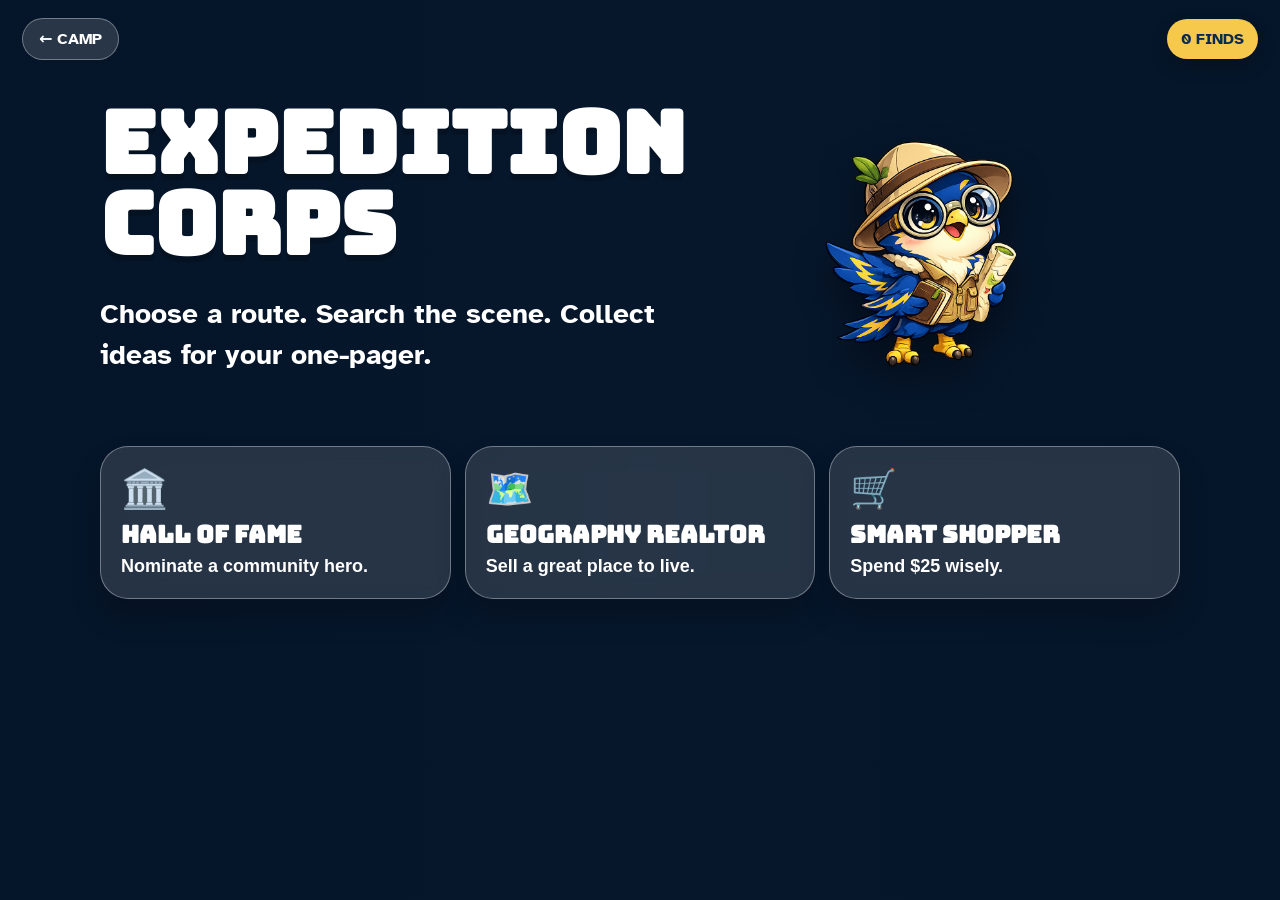
==== expedition-corps.html @ 058aa590 "Add files via upload" ====
<!doctype html><html lang="en"><head><meta charset="utf-8"><meta name="viewport" content="width=device-width,initial-scale=1"><title>EXPEDITION CORPS</title><link rel="preconnect" href="https://fonts.googleapis.com"><link rel="preconnect" href="https://fonts.gstatic.com" crossorigin><link href="https://fonts.googleapis.com/css2?family=Bungee&family=Atkinson+Hyperlegible:wght@400;700;800&display=swap" rel="stylesheet"><style>
:root{--navy:#072a4f;--gold:#f6c84c;--sky:#9ed8ff;--ink:#10243d;--paper:rgba(255,255,255,.92);--line:rgba(255,255,255,.35)}
*{box-sizing:border-box}body{margin:0;font-family:'Atkinson Hyperlegible',system-ui,sans-serif;background:#07182e;color:white;min-height:100vh;overflow-x:hidden}a{color:inherit}.world{min-height:100vh;position:relative;background-size:cover;background-position:center;isolation:isolate}.world:before{content:"";position:absolute;inset:0;background:linear-gradient(90deg,rgba(5,20,39,.72),rgba(5,20,39,.35),rgba(5,20,39,.68));z-index:-1}.topbar{display:flex;justify-content:space-between;align-items:center;padding:18px 22px;gap:16px}.back{background:rgba(255,255,255,.14);border:1px solid var(--line);border-radius:999px;padding:10px 16px;text-decoration:none;font-weight:900}.badge{background:var(--gold);color:var(--navy);border-radius:999px;padding:10px 14px;font-weight:1000;box-shadow:0 8px 18px rgba(0,0,0,.2)}.hero{max-width:1120px;margin:0 auto;padding:10px 20px 28px;display:grid;grid-template-columns:1.1fr .9fr;gap:26px;align-items:center}.title h1{font-family:'Bungee',system-ui;font-size:clamp(42px,7vw,86px);line-height:.95;margin:0;text-shadow:0 6px 0 rgba(0,0,0,.18)}.title p{font-size:clamp(19px,2.3vw,28px);line-height:1.45;max-width:700px;font-weight:800}.falcon{width:min(330px,80vw);justify-self:center;filter:drop-shadow(0 18px 18px rgba(0,0,0,.38));animation:float 2.4s ease-in-out infinite alternate}@keyframes float{from{transform:translateY(0) rotate(-2deg)}to{transform:translateY(-16px) rotate(2deg)}}.choice-grid{display:grid;grid-template-columns:repeat(3,1fr);gap:14px;max-width:1120px;margin:0 auto;padding:0 20px 30px}.choice{border:1px solid var(--line);background:rgba(255,255,255,.13);color:white;border-radius:28px;padding:20px;text-align:left;cursor:pointer;min-height:150px;backdrop-filter:blur(10px);box-shadow:0 18px 30px rgba(0,0,0,.2);transition:.2s}.choice:hover,.choice:focus{transform:translateY(-6px);outline:4px solid rgba(246,200,76,.55)}.choice .emoji{font-size:38px}.choice h2{font-family:'Bungee';font-size:24px;margin:8px 0 4px}.choice p{font-size:18px;line-height:1.35;margin:0;font-weight:800}.mission{max-width:1120px;margin:0 auto;padding:0 20px 38px;display:none}.mission.active{display:block}.scene{position:relative;min-height:520px;border-radius:34px;overflow:hidden;border:1px solid var(--line);box-shadow:0 28px 60px rgba(0,0,0,.35);background-size:cover;background-position:center}.scene:before{content:"";position:absolute;inset:0;background:linear-gradient(180deg,rgba(0,0,0,.12),rgba(0,0,0,.3))}.mini-title{position:absolute;left:22px;top:20px;z-index:2;background:rgba(7,42,79,.78);border:1px solid var(--line);border-radius:22px;padding:14px 18px;font-family:'Bungee';font-size:24px}.helper{position:absolute;right:20px;bottom:18px;width:170px;z-index:2;filter:drop-shadow(0 12px 12px rgba(0,0,0,.35))}.hotspot{position:absolute;z-index:3;border:0;border-radius:22px;background:linear-gradient(180deg,#fff,#ffe9a6);color:var(--navy);font-weight:1000;font-size:18px;padding:16px 18px;box-shadow:0 14px 24px rgba(0,0,0,.28);cursor:pointer;min-width:150px}.hotspot:hover,.hotspot:focus{transform:scale(1.05);outline:4px solid rgba(246,200,76,.55)}.h1{left:8%;top:36%}.h2{left:36%;top:20%}.h3{right:10%;top:32%}.h4{left:26%;bottom:18%}.h5{right:28%;bottom:18%}.panel{display:none;position:fixed;inset:auto 18px 18px 18px;max-width:980px;margin:auto;z-index:10;background:var(--paper);color:var(--ink);border:4px solid var(--gold);border-radius:28px;padding:22px;box-shadow:0 25px 80px rgba(0,0,0,.45)}.panel.show{display:block}.panel h2{font-family:'Bungee';font-size:32px;margin:0 0 10px;color:var(--navy)}.panel p,.panel li{font-size:20px;line-height:1.55}.panel ul{margin:8px 0 0;padding-left:24px}.evidence{background:#fff4c8;border:2px dashed #bd8c00;border-radius:18px;padding:14px;margin-top:14px;font-weight:900}.actions{display:flex;gap:12px;flex-wrap:wrap;margin-top:16px}.btn{border:0;border-radius:999px;padding:13px 18px;font-weight:1000;font-size:17px;cursor:pointer;background:var(--navy);color:white}.btn.gold{background:var(--gold);color:var(--navy)}.ready{background:rgba(255,255,255,.92);color:var(--ink);border-radius:28px;padding:22px;margin-top:18px;display:none}.ready.show{display:block}.ready h2{font-family:'Bungee';margin:0 0 8px;color:var(--navy)}@media(max-width:850px){.hero{grid-template-columns:1fr}.choice-grid{grid-template-columns:1fr}.scene{min-height:620px}.helper{width:130px}.hotspot{font-size:16px;min-width:130px}.panel{inset:auto 10px 10px}.panel p,.panel li{font-size:18px}}
</style></head><body><main class="world" id="world" style="background-image:url('bg-expedition-hub.png')"><div class="topbar"><a class="back" href="index.html">← CAMP</a><div class="badge" id="progress">0 FINDS</div></div><section class="hero" id="home"><div class="title"><h1>EXPEDITION CORPS</h1><p>Choose a route. Search the scene. Collect ideas for your one-pager.</p></div><img class="falcon" src="falcon-explorer.png" alt=""></section><section class="choice-grid" id="choices"><button class="choice" data-mission="hero"><div class="emoji">🏛️</div><h2>HALL OF FAME</h2><p>Nominate a community hero.</p></button><button class="choice" data-mission="geo"><div class="emoji">🗺️</div><h2>GEOGRAPHY REALTOR</h2><p>Sell a great place to live.</p></button><button class="choice" data-mission="shop"><div class="emoji">🛒</div><h2>SMART SHOPPER</h2><p>Spend $25 wisely.</p></button></section><section class="mission" id="mission"><div class="scene" id="scene"><div class="mini-title" id="missionTitle">MISSION</div><img class="helper" src="falcon-explorer.png" alt=""><button class="hotspot h1" data-scan="one">🔎 FIND 1</button><button class="hotspot h2" data-scan="two">🔎 FIND 2</button><button class="hotspot h3" data-scan="three">🔎 FIND 3</button><button class="hotspot h4" data-scan="four">🔎 EVIDENCE</button><button class="hotspot h5" data-scan="five">✅ READY</button></div><div class="ready" id="ready"><h2>ONE-PAGER READY</h2><p id="readyText">Use your notes to build your one-pager.</p><button class="btn gold" id="newMission">CHOOSE NEW MISSION</button></div></section></main><aside class="panel" id="panel"><h2 id="panelTitle">FIND</h2><div id="panelBody"></div><div class="actions"><button class="btn gold" id="collect">COLLECT</button><button class="btn" id="closePanel">BACK TO SCENE</button></div></aside><script>
const data={
 hero:{title:'HALL OF FAME',bg:'bg-community.png',ready:'You have job facts, skills, tools, impact, challenge, and evidence.',scans:{one:['👩‍🚒 CHOOSE A HERO','Pick one helper: firefighter, nurse, teacher, librarian, or sanitation worker. Think about how they help the community.'],two:['🛠️ TOOLS AND SKILLS','List 3 skills and important tools. Examples: communication, bravery, patience, problem solving, safety gear, books, medical tools.'],three:['🤝 COMMUNITY IMPACT','Explain who this person helps and why the job matters. A community works better when people help each other.'],four:['📌 TEXT EVIDENCE','Copy one quote from the website with the paragraph number. Choose a quote that proves why this helper matters.'],five:['🎤 HALL OF FAME SPEECH','Write 3 to 5 sentences explaining why this helper deserves recognition.']}},
 geo:{title:'GEOGRAPHY REALTOR',bg:'bg-geography.png',ready:'You have location facts, climate, landforms, advantages, challenges, and evidence.',scans:{one:['📍 CHOOSE A LOCATION','Pick one place: coast, mountains, desert, or valley. Think about what a family would see and do there.'],two:['🌤️ CLIMATE AND LANDFORMS','Describe the weather and land features. Look for beaches, rivers, mountains, flat land, forests, or dry areas.'],three:['⭐ ADVANTAGES AND CHALLENGES','List 3 good reasons to live there and 2 challenges. Every place has benefits and trade-offs.'],four:['📌 TEXT EVIDENCE','Copy one quote from the website with the paragraph number. Use it to support your moving pitch.'],five:['🏡 MOVING PITCH','Write a persuasive paragraph telling a family why this location could be a great place to live.']}},
 shop:{title:'SMART SHOPPER',bg:'bg-market.png',ready:'You have needs, wants, goods, services, spending choices, savings, and evidence.',scans:{one:['💵 BUDGET CHECK','You have $25. Decide how much to spend and how much to save. Smart shoppers plan before buying.'],two:['✅ NEEDS AND WANTS','Choose 3 needs and 3 wants. Needs help people live safely. Wants are nice to have but not required.'],three:['📦 GOODS AND SERVICES','Goods are things you can buy and hold. Services are jobs people do for others, like a haircut or car wash.'],four:['📌 TEXT EVIDENCE','Copy one quote from the website with the paragraph number. Choose a quote about choices, needs, wants, goods, or services.'],five:['🧠 SPENDING DECISION','Explain why you chose your items. Tell how much you saved and why saving can be helpful.']}}
};
let current=null, collected=0;const world=document.getElementById('world'),home=document.getElementById('home'),choices=document.getElementById('choices'),mission=document.getElementById('mission'),scene=document.getElementById('scene'),title=document.getElementById('missionTitle'),panel=document.getElementById('panel'),panelTitle=document.getElementById('panelTitle'),panelBody=document.getElementById('panelBody'),ready=document.getElementById('ready'),readyText=document.getElementById('readyText'),progress=document.getElementById('progress');
function beep(){try{let a=new AudioContext(),o=a.createOscillator(),g=a.createGain();o.connect(g);g.connect(a.destination);o.frequency.value=520;o.start();g.gain.exponentialRampToValueAtTime(.0001,a.currentTime+.15);setTimeout(()=>a.close(),180)}catch(e){}}
document.querySelectorAll('.choice').forEach(b=>b.onclick=()=>{current=data[b.dataset.mission];home.style.display='none';choices.style.display='none';mission.classList.add('active');title.textContent=current.title;world.style.backgroundImage=`url('${current.bg}')`;scene.style.backgroundImage=`url('${current.bg}')`;ready.classList.remove('show');collected=0;progress.textContent='0 FINDS';beep();});
document.querySelectorAll('.hotspot').forEach(b=>b.onclick=()=>{let s=current.scans[b.dataset.scan];panelTitle.textContent=s[0];panelBody.innerHTML=`<p>${s[1]}</p><div class="evidence">✏️ Add this to your notes if it helps your one-pager.</div>`;panel.classList.add('show');beep();});
document.getElementById('collect').onclick=()=>{collected=Math.min(5,collected+1);progress.textContent=collected+' FINDS';panel.classList.remove('show');if(collected>=5){ready.classList.add('show');readyText.textContent=current.ready}beep();};
document.getElementById('closePanel').onclick=()=>panel.classList.remove('show');document.getElementById('newMission').onclick=()=>{mission.classList.remove('active');home.style.display='grid';choices.style.display='grid';world.style.backgroundImage="url('bg-expedition-hub.png')";progress.textContent='0 FINDS';};
</script></body></html>
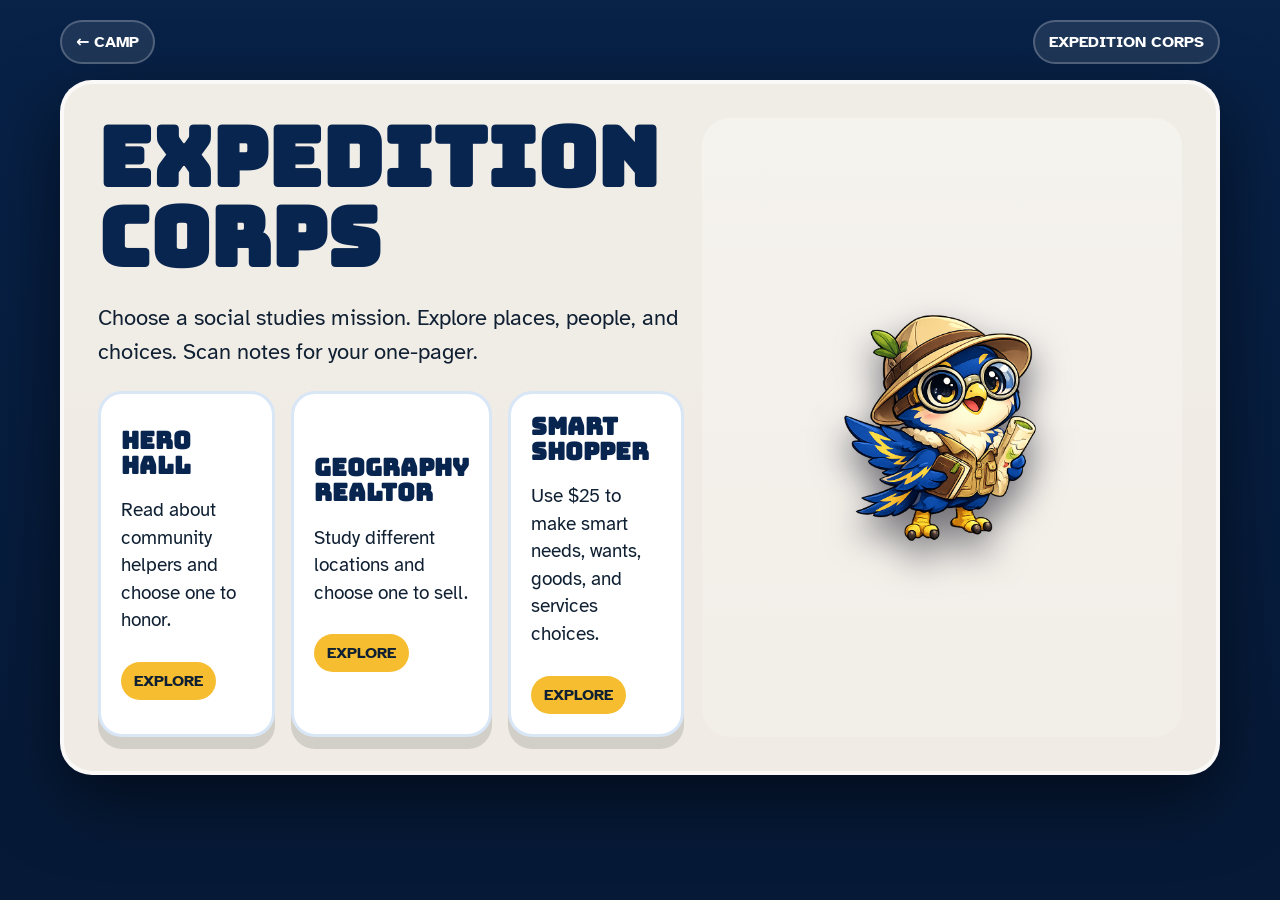
==== commit 944110f7: "Add files via upload" ====
--- a/expedition-corps.html
+++ b/expedition-corps.html
@@ -1,16 +1,28 @@
 <!doctype html><html lang="en"><head><meta charset="utf-8"><meta name="viewport" content="width=device-width,initial-scale=1"><title>EXPEDITION CORPS</title><link rel="preconnect" href="https://fonts.googleapis.com"><link rel="preconnect" href="https://fonts.gstatic.com" crossorigin><link href="https://fonts.googleapis.com/css2?family=Bungee&family=Atkinson+Hyperlegible:wght@400;700;800&display=swap" rel="stylesheet"><style>
-:root{--navy:#072a4f;--gold:#f6c84c;--sky:#9ed8ff;--ink:#10243d;--paper:rgba(255,255,255,.92);--line:rgba(255,255,255,.35)}
-*{box-sizing:border-box}body{margin:0;font-family:'Atkinson Hyperlegible',system-ui,sans-serif;background:#07182e;color:white;min-height:100vh;overflow-x:hidden}a{color:inherit}.world{min-height:100vh;position:relative;background-size:cover;background-position:center;isolation:isolate}.world:before{content:"";position:absolute;inset:0;background:linear-gradient(90deg,rgba(5,20,39,.72),rgba(5,20,39,.35),rgba(5,20,39,.68));z-index:-1}.topbar{display:flex;justify-content:space-between;align-items:center;padding:18px 22px;gap:16px}.back{background:rgba(255,255,255,.14);border:1px solid var(--line);border-radius:999px;padding:10px 16px;text-decoration:none;font-weight:900}.badge{background:var(--gold);color:var(--navy);border-radius:999px;padding:10px 14px;font-weight:1000;box-shadow:0 8px 18px rgba(0,0,0,.2)}.hero{max-width:1120px;margin:0 auto;padding:10px 20px 28px;display:grid;grid-template-columns:1.1fr .9fr;gap:26px;align-items:center}.title h1{font-family:'Bungee',system-ui;font-size:clamp(42px,7vw,86px);line-height:.95;margin:0;text-shadow:0 6px 0 rgba(0,0,0,.18)}.title p{font-size:clamp(19px,2.3vw,28px);line-height:1.45;max-width:700px;font-weight:800}.falcon{width:min(330px,80vw);justify-self:center;filter:drop-shadow(0 18px 18px rgba(0,0,0,.38));animation:float 2.4s ease-in-out infinite alternate}@keyframes float{from{transform:translateY(0) rotate(-2deg)}to{transform:translateY(-16px) rotate(2deg)}}.choice-grid{display:grid;grid-template-columns:repeat(3,1fr);gap:14px;max-width:1120px;margin:0 auto;padding:0 20px 30px}.choice{border:1px solid var(--line);background:rgba(255,255,255,.13);color:white;border-radius:28px;padding:20px;text-align:left;cursor:pointer;min-height:150px;backdrop-filter:blur(10px);box-shadow:0 18px 30px rgba(0,0,0,.2);transition:.2s}.choice:hover,.choice:focus{transform:translateY(-6px);outline:4px solid rgba(246,200,76,.55)}.choice .emoji{font-size:38px}.choice h2{font-family:'Bungee';font-size:24px;margin:8px 0 4px}.choice p{font-size:18px;line-height:1.35;margin:0;font-weight:800}.mission{max-width:1120px;margin:0 auto;padding:0 20px 38px;display:none}.mission.active{display:block}.scene{position:relative;min-height:520px;border-radius:34px;overflow:hidden;border:1px solid var(--line);box-shadow:0 28px 60px rgba(0,0,0,.35);background-size:cover;background-position:center}.scene:before{content:"";position:absolute;inset:0;background:linear-gradient(180deg,rgba(0,0,0,.12),rgba(0,0,0,.3))}.mini-title{position:absolute;left:22px;top:20px;z-index:2;background:rgba(7,42,79,.78);border:1px solid var(--line);border-radius:22px;padding:14px 18px;font-family:'Bungee';font-size:24px}.helper{position:absolute;right:20px;bottom:18px;width:170px;z-index:2;filter:drop-shadow(0 12px 12px rgba(0,0,0,.35))}.hotspot{position:absolute;z-index:3;border:0;border-radius:22px;background:linear-gradient(180deg,#fff,#ffe9a6);color:var(--navy);font-weight:1000;font-size:18px;padding:16px 18px;box-shadow:0 14px 24px rgba(0,0,0,.28);cursor:pointer;min-width:150px}.hotspot:hover,.hotspot:focus{transform:scale(1.05);outline:4px solid rgba(246,200,76,.55)}.h1{left:8%;top:36%}.h2{left:36%;top:20%}.h3{right:10%;top:32%}.h4{left:26%;bottom:18%}.h5{right:28%;bottom:18%}.panel{display:none;position:fixed;inset:auto 18px 18px 18px;max-width:980px;margin:auto;z-index:10;background:var(--paper);color:var(--ink);border:4px solid var(--gold);border-radius:28px;padding:22px;box-shadow:0 25px 80px rgba(0,0,0,.45)}.panel.show{display:block}.panel h2{font-family:'Bungee';font-size:32px;margin:0 0 10px;color:var(--navy)}.panel p,.panel li{font-size:20px;line-height:1.55}.panel ul{margin:8px 0 0;padding-left:24px}.evidence{background:#fff4c8;border:2px dashed #bd8c00;border-radius:18px;padding:14px;margin-top:14px;font-weight:900}.actions{display:flex;gap:12px;flex-wrap:wrap;margin-top:16px}.btn{border:0;border-radius:999px;padding:13px 18px;font-weight:1000;font-size:17px;cursor:pointer;background:var(--navy);color:white}.btn.gold{background:var(--gold);color:var(--navy)}.ready{background:rgba(255,255,255,.92);color:var(--ink);border-radius:28px;padding:22px;margin-top:18px;display:none}.ready.show{display:block}.ready h2{font-family:'Bungee';margin:0 0 8px;color:var(--navy)}@media(max-width:850px){.hero{grid-template-columns:1fr}.choice-grid{grid-template-columns:1fr}.scene{min-height:620px}.helper{width:130px}.hotspot{font-size:16px;min-width:130px}.panel{inset:auto 10px 10px}.panel p,.panel li{font-size:18px}}
-</style></head><body><main class="world" id="world" style="background-image:url('bg-expedition-hub.png')"><div class="topbar"><a class="back" href="index.html">← CAMP</a><div class="badge" id="progress">0 FINDS</div></div><section class="hero" id="home"><div class="title"><h1>EXPEDITION CORPS</h1><p>Choose a route. Search the scene. Collect ideas for your one-pager.</p></div><img class="falcon" src="falcon-explorer.png" alt=""></section><section class="choice-grid" id="choices"><button class="choice" data-mission="hero"><div class="emoji">🏛️</div><h2>HALL OF FAME</h2><p>Nominate a community hero.</p></button><button class="choice" data-mission="geo"><div class="emoji">🗺️</div><h2>GEOGRAPHY REALTOR</h2><p>Sell a great place to live.</p></button><button class="choice" data-mission="shop"><div class="emoji">🛒</div><h2>SMART SHOPPER</h2><p>Spend $25 wisely.</p></button></section><section class="mission" id="mission"><div class="scene" id="scene"><div class="mini-title" id="missionTitle">MISSION</div><img class="helper" src="falcon-explorer.png" alt=""><button class="hotspot h1" data-scan="one">🔎 FIND 1</button><button class="hotspot h2" data-scan="two">🔎 FIND 2</button><button class="hotspot h3" data-scan="three">🔎 FIND 3</button><button class="hotspot h4" data-scan="four">🔎 EVIDENCE</button><button class="hotspot h5" data-scan="five">✅ READY</button></div><div class="ready" id="ready"><h2>ONE-PAGER READY</h2><p id="readyText">Use your notes to build your one-pager.</p><button class="btn gold" id="newMission">CHOOSE NEW MISSION</button></div></section></main><aside class="panel" id="panel"><h2 id="panelTitle">FIND</h2><div id="panelBody"></div><div class="actions"><button class="btn gold" id="collect">COLLECT</button><button class="btn" id="closePanel">BACK TO SCENE</button></div></aside><script>
-const data={
- hero:{title:'HALL OF FAME',bg:'bg-community.png',ready:'You have job facts, skills, tools, impact, challenge, and evidence.',scans:{one:['👩‍🚒 CHOOSE A HERO','Pick one helper: firefighter, nurse, teacher, librarian, or sanitation worker. Think about how they help the community.'],two:['🛠️ TOOLS AND SKILLS','List 3 skills and important tools. Examples: communication, bravery, patience, problem solving, safety gear, books, medical tools.'],three:['🤝 COMMUNITY IMPACT','Explain who this person helps and why the job matters. A community works better when people help each other.'],four:['📌 TEXT EVIDENCE','Copy one quote from the website with the paragraph number. Choose a quote that proves why this helper matters.'],five:['🎤 HALL OF FAME SPEECH','Write 3 to 5 sentences explaining why this helper deserves recognition.']}},
- geo:{title:'GEOGRAPHY REALTOR',bg:'bg-geography.png',ready:'You have location facts, climate, landforms, advantages, challenges, and evidence.',scans:{one:['📍 CHOOSE A LOCATION','Pick one place: coast, mountains, desert, or valley. Think about what a family would see and do there.'],two:['🌤️ CLIMATE AND LANDFORMS','Describe the weather and land features. Look for beaches, rivers, mountains, flat land, forests, or dry areas.'],three:['⭐ ADVANTAGES AND CHALLENGES','List 3 good reasons to live there and 2 challenges. Every place has benefits and trade-offs.'],four:['📌 TEXT EVIDENCE','Copy one quote from the website with the paragraph number. Use it to support your moving pitch.'],five:['🏡 MOVING PITCH','Write a persuasive paragraph telling a family why this location could be a great place to live.']}},
- shop:{title:'SMART SHOPPER',bg:'bg-market.png',ready:'You have needs, wants, goods, services, spending choices, savings, and evidence.',scans:{one:['💵 BUDGET CHECK','You have $25. Decide how much to spend and how much to save. Smart shoppers plan before buying.'],two:['✅ NEEDS AND WANTS','Choose 3 needs and 3 wants. Needs help people live safely. Wants are nice to have but not required.'],three:['📦 GOODS AND SERVICES','Goods are things you can buy and hold. Services are jobs people do for others, like a haircut or car wash.'],four:['📌 TEXT EVIDENCE','Copy one quote from the website with the paragraph number. Choose a quote about choices, needs, wants, goods, or services.'],five:['🧠 SPENDING DECISION','Explain why you chose your items. Tell how much you saved and why saving can be helpful.']}}
+:root{--navy:#08254f;--blue:#12509b;--gold:#f5bd2f;--paper:#fffaf1;--ink:#102033;--red:#d64242}*{box-sizing:border-box}body{margin:0;font-family:"Atkinson Hyperlegible",system-ui,sans-serif;background:#061936;color:white;min-height:100vh}button,a{font:inherit}button{border:0;cursor:pointer}a{text-decoration:none;color:inherit}.page{min-height:100vh;background:linear-gradient(#08254fb0,#061936ea),url('bg-expedition-hub.png') center/cover fixed}.wrap{width:min(1160px,94vw);margin:auto;padding:20px 0 34px}.top{display:flex;justify-content:space-between;align-items:center;margin-bottom:16px}.home,.pill{background:#ffffff18;border:2px solid #ffffff38;border-radius:999px;padding:10px 14px;font-weight:900}.screen{display:none}.screen.active{display:block}.hero,.panel{background:rgba(255,250,241,.94);color:var(--ink);border:4px solid #ffffffb8;border-radius:32px;box-shadow:0 24px 70px #0008;overflow:hidden}.hero{display:grid;grid-template-columns:1.1fr .9fr;gap:18px;padding:34px}.hero h1,.title,.mission-title{font-family:Bungee,system-ui;line-height:.98;text-transform:uppercase;margin:0;color:var(--navy)}.hero h1{font-size:clamp(42px,7vw,82px)}.hero p{font-size:22px;line-height:1.55}.art{display:grid;place-items:center;border-radius:28px;background:linear-gradient(#ffffff55,#ffffff22),url('bg-expedition-hub.png') center/cover;min-height:360px}.art img{width:min(330px,80%);filter:drop-shadow(0 18px 18px #0018);animation:bob 1.6s ease-in-out infinite alternate}.missions,.choices,.scan-grid{display:grid;gap:16px}.missions{grid-template-columns:repeat(3,1fr);margin-top:22px}.card,.choice,.scan{border-radius:24px;padding:20px;text-align:left;background:white;color:var(--ink);border:3px solid #d8e6f6;box-shadow:0 12px 0 #00000020;transition:.15s}.card:hover,.choice:hover,.scan:hover{transform:translateY(-5px);border-color:var(--gold)}.card h2,.choice h2{font-family:Bungee;margin:0 0 10px;color:var(--navy);line-height:1.05}.card p,.choice p{font-size:19px;line-height:1.45}.card span,.choice span{display:inline-block;background:var(--gold);color:var(--ink);font-weight:900;border-radius:999px;padding:9px 13px;margin-top:8px}.titlebar{display:flex;justify-content:space-between;gap:12px;align-items:center;margin-bottom:18px}.title{font-size:clamp(34px,5vw,62px)}.back{background:var(--navy);color:white;border-radius:999px;padding:12px 16px;font-weight:900}.choices{grid-template-columns:repeat(2,1fr)}.choice{min-height:190px;background-image:linear-gradient(#ffffffd8,#fffffff0),var(--bg);background-size:cover;background-position:center}.field{display:grid;grid-template-columns:1fr 1fr}.scene{min-height:590px;position:relative;background:linear-gradient(#ffffff20,#06193688),var(--bg) center/cover;border-right:4px solid #fff}.scene img{position:absolute;right:5%;bottom:4%;width:min(230px,36%);filter:drop-shadow(0 18px 16px #0008);animation:bob 1.4s ease-in-out infinite alternate}.hotspot{position:absolute;border-radius:999px;background:var(--gold);color:var(--ink);padding:12px 14px;font-weight:900;box-shadow:0 0 0 6px #ffffff88,0 14px 22px #0005}.h1{left:8%;top:14%}.h2{left:42%;top:30%}.h3{left:14%;bottom:22%}.h4{right:9%;top:12%}.info{padding:26px;background:var(--paper);min-height:590px;display:flex;flex-direction:column}.mission-title{font-size:clamp(30px,4vw,48px)}.readbox{background:#eef6ff;border-left:8px solid var(--gold);border-radius:18px;padding:16px;margin:14px 0;font-size:20px;line-height:1.65}.readbox p{margin:8px 0}.pnum{font-weight:900;color:var(--red)}.scan-grid{grid-template-columns:repeat(2,1fr);margin:10px 0}.scan{font-weight:900;font-size:18px}.result{background:white;border:3px solid #dce8f6;border-radius:22px;padding:18px;margin-top:10px;min-height:160px}.result h3{font-family:Bungee;color:var(--blue);margin:0 0 8px}.result p,.result li{font-size:20px;line-height:1.6}.note{margin-top:auto;background:#fff2bf;border:3px solid var(--gold);border-radius:20px;padding:14px;font-weight:900;font-size:19px}@keyframes bob{to{transform:translateY(-12px)}}@media(max-width:900px){.hero,.field{grid-template-columns:1fr}.missions,.choices{grid-template-columns:1fr}.scan-grid{grid-template-columns:1fr}.scene{min-height:360px;border-right:0;border-bottom:4px solid #fff}.hero{padding:22px}}
+</style></head><body><div class="page"><main class="wrap"><div class="top"><a class="home" href="index.html">← CAMP</a><div class="pill">EXPEDITION CORPS</div></div>
+<section class="screen active" id="home"><div class="hero"><div><h1>EXPEDITION CORPS</h1><p>Choose a social studies mission. Explore places, people, and choices. Scan notes for your one-pager.</p><div class="missions"><button class="card" data-mission="hero"><h2>HERO HALL</h2><p>Read about community helpers and choose one to honor.</p><span>EXPLORE</span></button><button class="card" data-mission="geo"><h2>GEOGRAPHY REALTOR</h2><p>Study different locations and choose one to sell.</p><span>EXPLORE</span></button><button class="card" data-mission="shop"><h2>SMART SHOPPER</h2><p>Use $25 to make smart needs, wants, goods, and services choices.</p><span>EXPLORE</span></button></div></div><div class="art"><img src="falcon-explorer.png" alt="Explorer falcon"></div></div></section>
+<section class="screen" id="choose"><div class="panel" style="padding:28px"><div class="titlebar"><div><h1 class="title" id="chooseTitle">CHOOSE</h1><p id="chooseSub" style="font-size:21px;line-height:1.5;margin:8px 0 0">Pick one topic to explore.</p></div><button class="back" data-back-home>BACK</button></div><div class="choices" id="choices"></div></div></section>
+<section class="screen" id="field"><div class="panel field"><div class="scene" id="scene"><button class="hotspot h1" data-scan="facts">SCAN FACTS</button><button class="hotspot h2" data-scan="tools">SCAN TOOLS</button><button class="hotspot h3" data-scan="challenge">SCAN CHALLENGE</button><button class="hotspot h4" data-scan="evidence">SCAN EVIDENCE</button><img id="character" src="falcon-explorer.png" alt="Explorer falcon"></div><div class="info"><div style="display:flex;justify-content:space-between;gap:10px;align-items:start"><h1 class="mission-title" id="topicTitle">TOPIC</h1><button class="back" data-back-choose>TOPICS</button></div><div class="readbox" id="article"></div><div class="scan-grid"><button class="scan" data-scan="facts">🔎 IMPORTANT FACTS</button><button class="scan" data-scan="tools">🧰 MAP, TOOLS, OR ITEMS</button><button class="scan" data-scan="challenge">⚠️ CHALLENGE</button><button class="scan" data-scan="evidence">📌 TEXT EVIDENCE</button></div><div class="result" id="result"><h3>START SCANNING</h3><p>Pick a scan button to collect notes for your one-pager.</p></div><div class="note">Use your best notes on the one-pager sheet.</div></div></div></section>
+</main></div><script>
+const DATA={
+ hero:{title:'HERO HALL',sub:'Choose one community helper to honor.',bg:'bg-community.png',character:'falcon-explorer.png',choices:{
+ firefighter:{title:'FIREFIGHTER',bg:'bg-community.png',article:['Firefighters help people during fires, accidents, and other emergencies. They train often so they can act quickly and safely.','A firefighter uses hoses, ladders, radios, axes, and safety gear. These tools help them rescue people and protect homes.','Firefighters need courage, teamwork, and problem solving. They must stay calm when people are scared.','One challenge is entering dangerous places with smoke, heat, or broken objects.','Communities need firefighters because they protect lives, homes, and neighborhoods.'],facts:['🚒 Firefighters respond to emergencies.','🤝 Teamwork helps them stay safe.','🏠 Their work protects people and property.'],tools:'🧰 Tools: hose, ladder, radio, helmet, gloves, oxygen tank.',challenge:'⚠️ Biggest challenge: dangerous fires, smoke, and emergency scenes.',evidence:'📌 Quote: “Firefighters help people during fires, accidents, and other emergencies.” (Paragraph 1)'},
+ nurse:{title:'NURSE',bg:'bg-community.png',article:['Nurses help people when they are sick, hurt, or healing. They work in hospitals, clinics, schools, and care centers.','A nurse may check temperature, listen to symptoms, give medicine, and explain care steps.','Nurses need kindness, careful listening, and strong observation skills. Small details can help them notice what a patient needs.','One challenge is helping many people while staying calm and careful.','Communities need nurses because they help people get healthy and understand their care.'],facts:['🩺 Nurses care for sick or hurt people.','👂 Listening helps nurses understand symptoms.','💙 Nurses comfort patients and families.'],tools:'🧰 Tools: thermometer, stethoscope, bandages, medicine chart, gloves.',challenge:'⚠️ Biggest challenge: caring for many patients and noticing important details.',evidence:'📌 Quote: “Nurses help people when they are sick, hurt, or healing.” (Paragraph 1)'},
+ teacher:{title:'TEACHER',bg:'bg-community.png',article:['Teachers help students learn reading, math, science, history, and life skills.','Teachers plan lessons, ask questions, and help students practice.','Teachers use books, charts, technology, pencils, and classroom tools.','Teachers need patience, clear speaking, creativity, and problem solving.','Communities need teachers because education helps people grow and prepare for the future.'],facts:['📚 Teachers help students learn skills.','💡 Teachers explain ideas in different ways.','🌱 Students grow with practice and support.'],tools:'🧰 Tools: books, pencils, charts, computer, whiteboard, questions.',challenge:'⚠️ Biggest challenge: helping many learners who may need different kinds of help.',evidence:'📌 Quote: “Teachers help students learn reading, math, science, history, and life skills.” (Paragraph 1)'},
+ librarian:{title:'LIBRARIAN',bg:'bg-community.png',article:['Librarians help people find books, information, and resources.','They help readers choose books that match their interests and reading level.','Librarians use computers, catalogs, book carts, and library cards.','Librarians need organization, reading knowledge, and helpful communication.','Communities need librarians because they connect people with facts, stories, and ideas.'],facts:['📖 Librarians help people find books.','🔎 They help people search for information.','💡 Libraries support learning for everyone.'],tools:'🧰 Tools: catalog, computer, book cart, library card, labels.',challenge:'⚠️ Biggest challenge: organizing many resources and helping many different readers.',evidence:'📌 Quote: “Librarians help people find books, information, and resources.” (Paragraph 1)'},
+ sanitation:{title:'SANITATION WORKER',bg:'bg-community.png',article:['Sanitation workers collect trash, recycling, and yard waste from communities.','Their work helps neighborhoods stay clean and healthy.','They use trucks, gloves, bins, safety vests, and route maps.','Sanitation workers need responsibility, strength, and attention to safety.','Communities need sanitation workers because clean spaces protect people, animals, and the environment.'],facts:['♻️ Sanitation workers collect trash and recycling.','🧼 Their work keeps communities clean.','🚛 Routes help them serve many neighborhoods.'],tools:'🧰 Tools: truck, bins, gloves, safety vest, route map.',challenge:'⚠️ Biggest challenge: heavy work, traffic, weather, and safety risks.',evidence:'📌 Quote: “Their work helps neighborhoods stay clean and healthy.” (Paragraph 2)'} }},
+ geo:{title:'GEOGRAPHY REALTOR',sub:'Choose one location to sell to a family.',bg:'bg-geography.png',character:'falcon-cartographer.png',choices:{
+ coast:{title:'COAST',bg:'bg-ocean.png',article:['A coast is land next to an ocean or sea. Coastal places often have beaches, cliffs, bays, or harbors.','The climate can be mild, windy, or rainy depending on the location.','People may work in fishing, tourism, shipping, science, or restaurants.','One advantage is access to ocean resources and recreation.','One challenge is storms, flooding, erosion, or high housing costs.'],facts:['🌊 Land near the ocean is called a coast.','⚓ Harbors help boats and trade.','🏖️ Beaches can bring visitors and jobs.'],tools:'🗺️ Map features: ocean, beach, harbor, town, road.',challenge:'⚠️ Challenge: storms, erosion, flooding, or expensive homes.',evidence:'📌 Quote: “A coast is land next to an ocean or sea.” (Paragraph 1)'},
+ mountain:{title:'MOUNTAINS',bg:'bg-peaks.png',article:['Mountain locations have high landforms, steep slopes, valleys, and forests.','The climate is often cooler than nearby lowlands. Some mountains get snow in winter.','People may work in tourism, forestry, parks, guiding, or small businesses.','One advantage is clean air, outdoor activities, and beautiful views.','One challenge is difficult travel, cold weather, or fewer flat places to build.'],facts:['⛰️ Mountains are high landforms.','❄️ Higher places can be colder.','🥾 Tourism and outdoor jobs can be common.'],tools:'🗺️ Map features: peaks, valleys, trails, forests, roads.',challenge:'⚠️ Challenge: steep roads, snow, and less flat land.',evidence:'📌 Quote: “Mountain locations have high landforms, steep slopes, valleys, and forests.” (Paragraph 1)'},
+ desert:{title:'DESERT TOWN',bg:'bg-canyon.png',article:['A desert town is in a dry place that gets little rain.','The climate can be very hot during the day and cooler at night.','People may work in tourism, solar energy, construction, shops, or parks.','One advantage is sunny weather and open land.','One challenge is saving water and staying safe during extreme heat.'],facts:['🌵 Deserts get little rain.','☀️ Sunshine can support solar energy.','💧 Water is very important.'],tools:'🗺️ Map features: dry land, roads, homes, mountains, water sources.',challenge:'⚠️ Challenge: heat and limited water.',evidence:'📌 Quote: “A desert town is in a dry place that gets little rain.” (Paragraph 1)'},
+ farmland:{title:'FARMLAND',bg:'bg-area.png',article:['Farmland is land used to grow crops or raise animals.','Farm areas may have flat land, soil, water, barns, fields, and roads.','The climate affects what crops can grow there.','People may work as farmers, drivers, mechanics, sellers, or food workers.','One challenge is drought, pests, storms, or changing prices.'],facts:['🌾 Farmland grows food.','🚜 Flat land helps with farming.','🌦️ Weather affects crops.'],tools:'🗺️ Map features: fields, barns, roads, water, town market.',challenge:'⚠️ Challenge: drought, pests, storms, or crop damage.',evidence:'📌 Quote: “Farmland is land used to grow crops or raise animals.” (Paragraph 1)'} }},
+ shop:{title:'SMART SHOPPER',sub:'Explore the market and plan how to spend $25.',bg:'bg-market.png',character:'falcon-explorer.png',choices:{
+ market:{title:'MARKET CHALLENGE',bg:'bg-market.png',article:['A budget is a plan for how to spend money. In this challenge, your budget is $25.','A need is something people must have, such as food, water, shelter, or basic clothing.','A want is something people would like to have, but can live without.','Goods are things people buy and use, such as fruit, pencils, or shoes.','Services are jobs people pay others to do, such as a haircut, bus ride, or car wash.','Smart shoppers compare choices, think about needs first, and save some money when they can.'],facts:['💵 Budget: $25 total.','✅ Needs should come before wants.','🐖 Saving even a few dollars can help later.'],tools:'🛒 Example goods: sandwich $6, fruit $2, notebook $4, toy $8. Example services: bus ride $3, haircut $10, car wash $7.',challenge:'⚠️ Challenge: You cannot buy everything. Choose what matters most.',evidence:'📌 Quote: “A budget is a plan for how to spend money.” (Paragraph 1)'} }}
 };
-let current=null, collected=0;const world=document.getElementById('world'),home=document.getElementById('home'),choices=document.getElementById('choices'),mission=document.getElementById('mission'),scene=document.getElementById('scene'),title=document.getElementById('missionTitle'),panel=document.getElementById('panel'),panelTitle=document.getElementById('panelTitle'),panelBody=document.getElementById('panelBody'),ready=document.getElementById('ready'),readyText=document.getElementById('readyText'),progress=document.getElementById('progress');
-function beep(){try{let a=new AudioContext(),o=a.createOscillator(),g=a.createGain();o.connect(g);g.connect(a.destination);o.frequency.value=520;o.start();g.gain.exponentialRampToValueAtTime(.0001,a.currentTime+.15);setTimeout(()=>a.close(),180)}catch(e){}}
-document.querySelectorAll('.choice').forEach(b=>b.onclick=()=>{current=data[b.dataset.mission];home.style.display='none';choices.style.display='none';mission.classList.add('active');title.textContent=current.title;world.style.backgroundImage=`url('${current.bg}')`;scene.style.backgroundImage=`url('${current.bg}')`;ready.classList.remove('show');collected=0;progress.textContent='0 FINDS';beep();});
-document.querySelectorAll('.hotspot').forEach(b=>b.onclick=()=>{let s=current.scans[b.dataset.scan];panelTitle.textContent=s[0];panelBody.innerHTML=`<p>${s[1]}</p><div class="evidence">✏️ Add this to your notes if it helps your one-pager.</div>`;panel.classList.add('show');beep();});
-document.getElementById('collect').onclick=()=>{collected=Math.min(5,collected+1);progress.textContent=collected+' FINDS';panel.classList.remove('show');if(collected>=5){ready.classList.add('show');readyText.textContent=current.ready}beep();};
-document.getElementById('closePanel').onclick=()=>panel.classList.remove('show');document.getElementById('newMission').onclick=()=>{mission.classList.remove('active');home.style.display='grid';choices.style.display='grid';world.style.backgroundImage="url('bg-expedition-hub.png')";progress.textContent='0 FINDS';};
-</script></body></html>+const screens={home:document.getElementById('home'),choose:document.getElementById('choose'),field:document.getElementById('field')};let mission='',topic='';function show(id){Object.values(screens).forEach(s=>s.classList.remove('active'));screens[id].classList.add('active');}
+function chooseMission(m){mission=m;const pack=DATA[m];document.getElementById('chooseTitle').textContent=pack.title;document.getElementById('chooseSub').textContent=pack.sub;const grid=document.getElementById('choices');grid.innerHTML='';Object.entries(pack.choices).forEach(([key,item])=>{const b=document.createElement('button');b.className='choice';b.style.setProperty('--bg',`url('${item.bg}')`);b.innerHTML=`<h2>${item.title}</h2><p>Open field notes and scan this topic for one-pager ideas.</p><span>READ & SCAN</span>`;b.onclick=()=>openTopic(key);grid.appendChild(b);});show('choose');}
+function openTopic(key){topic=key;const pack=DATA[mission],item=pack.choices[key];document.getElementById('topicTitle').textContent=item.title;document.getElementById('scene').style.setProperty('--bg',`url('${item.bg}')`);document.getElementById('character').src=pack.character;document.getElementById('article').innerHTML=item.article.map((p,i)=>`<p><span class="pnum">${i+1}.</span> ${p}</p>`).join('');document.getElementById('result').innerHTML='<h3>START SCANNING</h3><p>Pick a scan button to collect notes for your one-pager.</p>';show('field');}
+function scan(k){const item=DATA[mission].choices[topic];let html='';if(k==='facts')html=`<h3>🔎 IMPORTANT FACTS</h3><ul>${item.facts.map(x=>`<li>${x}</li>`).join('')}</ul>`;if(k==='tools')html=`<h3>🧰 MAP, TOOLS, OR ITEMS</h3><p>${item.tools}</p>`;if(k==='challenge')html=`<h3>⚠️ CHALLENGE</h3><p>${item.challenge}</p>`;if(k==='evidence')html=`<h3>📌 TEXT EVIDENCE</h3><p>${item.evidence}</p>`;document.getElementById('result').innerHTML=html;}
+document.querySelectorAll('[data-mission]').forEach(b=>b.onclick=()=>chooseMission(b.dataset.mission));document.querySelectorAll('[data-back-home]').forEach(b=>b.onclick=()=>show('home'));document.querySelectorAll('[data-back-choose]').forEach(b=>b.onclick=()=>show('choose'));document.querySelectorAll('[data-scan]').forEach(b=>b.onclick=()=>scan(b.dataset.scan));
+</script></body></html>
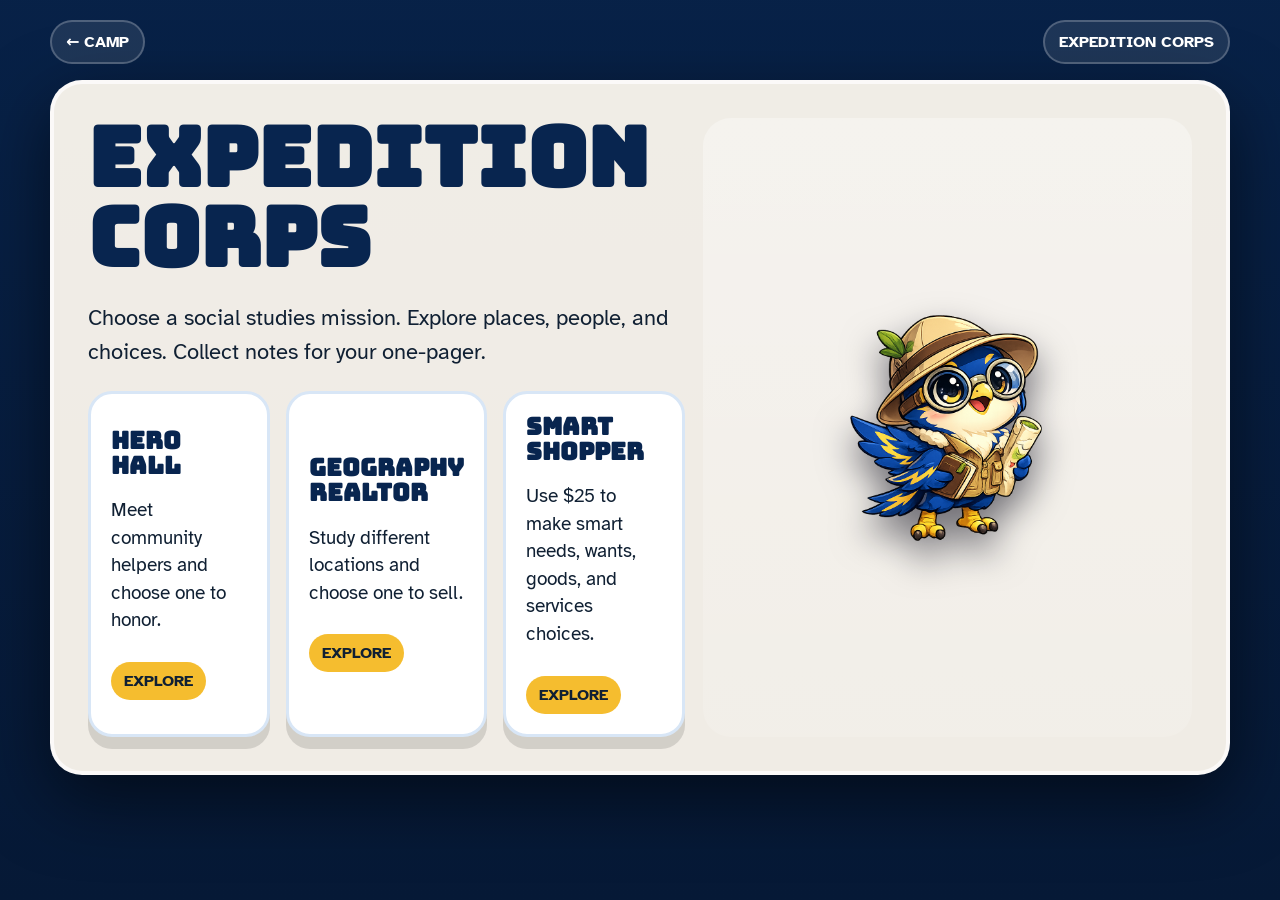
==== commit fefc0a07: "Add files via upload" ====
--- a/expedition-corps.html
+++ b/expedition-corps.html
@@ -1,28 +1,73 @@
 <!doctype html><html lang="en"><head><meta charset="utf-8"><meta name="viewport" content="width=device-width,initial-scale=1"><title>EXPEDITION CORPS</title><link rel="preconnect" href="https://fonts.googleapis.com"><link rel="preconnect" href="https://fonts.gstatic.com" crossorigin><link href="https://fonts.googleapis.com/css2?family=Bungee&family=Atkinson+Hyperlegible:wght@400;700;800&display=swap" rel="stylesheet"><style>
-:root{--navy:#08254f;--blue:#12509b;--gold:#f5bd2f;--paper:#fffaf1;--ink:#102033;--red:#d64242}*{box-sizing:border-box}body{margin:0;font-family:"Atkinson Hyperlegible",system-ui,sans-serif;background:#061936;color:white;min-height:100vh}button,a{font:inherit}button{border:0;cursor:pointer}a{text-decoration:none;color:inherit}.page{min-height:100vh;background:linear-gradient(#08254fb0,#061936ea),url('bg-expedition-hub.png') center/cover fixed}.wrap{width:min(1160px,94vw);margin:auto;padding:20px 0 34px}.top{display:flex;justify-content:space-between;align-items:center;margin-bottom:16px}.home,.pill{background:#ffffff18;border:2px solid #ffffff38;border-radius:999px;padding:10px 14px;font-weight:900}.screen{display:none}.screen.active{display:block}.hero,.panel{background:rgba(255,250,241,.94);color:var(--ink);border:4px solid #ffffffb8;border-radius:32px;box-shadow:0 24px 70px #0008;overflow:hidden}.hero{display:grid;grid-template-columns:1.1fr .9fr;gap:18px;padding:34px}.hero h1,.title,.mission-title{font-family:Bungee,system-ui;line-height:.98;text-transform:uppercase;margin:0;color:var(--navy)}.hero h1{font-size:clamp(42px,7vw,82px)}.hero p{font-size:22px;line-height:1.55}.art{display:grid;place-items:center;border-radius:28px;background:linear-gradient(#ffffff55,#ffffff22),url('bg-expedition-hub.png') center/cover;min-height:360px}.art img{width:min(330px,80%);filter:drop-shadow(0 18px 18px #0018);animation:bob 1.6s ease-in-out infinite alternate}.missions,.choices,.scan-grid{display:grid;gap:16px}.missions{grid-template-columns:repeat(3,1fr);margin-top:22px}.card,.choice,.scan{border-radius:24px;padding:20px;text-align:left;background:white;color:var(--ink);border:3px solid #d8e6f6;box-shadow:0 12px 0 #00000020;transition:.15s}.card:hover,.choice:hover,.scan:hover{transform:translateY(-5px);border-color:var(--gold)}.card h2,.choice h2{font-family:Bungee;margin:0 0 10px;color:var(--navy);line-height:1.05}.card p,.choice p{font-size:19px;line-height:1.45}.card span,.choice span{display:inline-block;background:var(--gold);color:var(--ink);font-weight:900;border-radius:999px;padding:9px 13px;margin-top:8px}.titlebar{display:flex;justify-content:space-between;gap:12px;align-items:center;margin-bottom:18px}.title{font-size:clamp(34px,5vw,62px)}.back{background:var(--navy);color:white;border-radius:999px;padding:12px 16px;font-weight:900}.choices{grid-template-columns:repeat(2,1fr)}.choice{min-height:190px;background-image:linear-gradient(#ffffffd8,#fffffff0),var(--bg);background-size:cover;background-position:center}.field{display:grid;grid-template-columns:1fr 1fr}.scene{min-height:590px;position:relative;background:linear-gradient(#ffffff20,#06193688),var(--bg) center/cover;border-right:4px solid #fff}.scene img{position:absolute;right:5%;bottom:4%;width:min(230px,36%);filter:drop-shadow(0 18px 16px #0008);animation:bob 1.4s ease-in-out infinite alternate}.hotspot{position:absolute;border-radius:999px;background:var(--gold);color:var(--ink);padding:12px 14px;font-weight:900;box-shadow:0 0 0 6px #ffffff88,0 14px 22px #0005}.h1{left:8%;top:14%}.h2{left:42%;top:30%}.h3{left:14%;bottom:22%}.h4{right:9%;top:12%}.info{padding:26px;background:var(--paper);min-height:590px;display:flex;flex-direction:column}.mission-title{font-size:clamp(30px,4vw,48px)}.readbox{background:#eef6ff;border-left:8px solid var(--gold);border-radius:18px;padding:16px;margin:14px 0;font-size:20px;line-height:1.65}.readbox p{margin:8px 0}.pnum{font-weight:900;color:var(--red)}.scan-grid{grid-template-columns:repeat(2,1fr);margin:10px 0}.scan{font-weight:900;font-size:18px}.result{background:white;border:3px solid #dce8f6;border-radius:22px;padding:18px;margin-top:10px;min-height:160px}.result h3{font-family:Bungee;color:var(--blue);margin:0 0 8px}.result p,.result li{font-size:20px;line-height:1.6}.note{margin-top:auto;background:#fff2bf;border:3px solid var(--gold);border-radius:20px;padding:14px;font-weight:900;font-size:19px}@keyframes bob{to{transform:translateY(-12px)}}@media(max-width:900px){.hero,.field{grid-template-columns:1fr}.missions,.choices{grid-template-columns:1fr}.scan-grid{grid-template-columns:1fr}.scene{min-height:360px;border-right:0;border-bottom:4px solid #fff}.hero{padding:22px}}
+:root{--navy:#08254f;--blue:#12509b;--gold:#f5bd2f;--paper:#fffaf1;--ink:#102033;--red:#d64242;--green:#1c7a55}*{box-sizing:border-box}body{margin:0;font-family:"Atkinson Hyperlegible",system-ui,sans-serif;background:#061936;color:white;min-height:100vh}button,a{font:inherit}button{border:0;cursor:pointer}a{text-decoration:none;color:inherit}.page{min-height:100vh;background:linear-gradient(#08254fb0,#061936ea),url('bg-expedition-hub.png') center/cover fixed}.wrap{width:min(1180px,94vw);margin:auto;padding:20px 0 34px}.top{display:flex;justify-content:space-between;align-items:center;margin-bottom:16px}.home,.pill{background:#ffffff18;border:2px solid #ffffff38;border-radius:999px;padding:10px 14px;font-weight:900}.screen{display:none}.screen.active{display:block}.hero,.panel{background:rgba(255,250,241,.94);color:var(--ink);border:4px solid #ffffffb8;border-radius:32px;box-shadow:0 24px 70px #0008;overflow:hidden}.hero{display:grid;grid-template-columns:1.1fr .9fr;gap:18px;padding:34px}.hero h1,.title,.mission-title{font-family:Bungee,system-ui;line-height:.98;text-transform:uppercase;margin:0;color:var(--navy)}.hero h1{font-size:clamp(42px,7vw,82px)}.hero p{font-size:22px;line-height:1.55}.art{display:grid;place-items:center;border-radius:28px;background:linear-gradient(#ffffff55,#ffffff22),url('bg-expedition-hub.png') center/cover;min-height:360px}.art img{width:min(330px,80%);filter:drop-shadow(0 18px 18px #0018);animation:bob 1.6s ease-in-out infinite alternate}.missions,.choices,.scan-grid{display:grid;gap:16px}.missions{grid-template-columns:repeat(3,1fr);margin-top:22px}.card,.choice,.scan,.journal-card{border-radius:24px;padding:20px;text-align:left;background:white;color:var(--ink);border:3px solid #d8e6f6;box-shadow:0 12px 0 #00000020;transition:.15s}.card:hover,.choice:hover,.scan:hover,.hotspot:hover{transform:translateY(-5px);border-color:var(--gold)}.card h2,.choice h2{font-family:Bungee;margin:0 0 10px;color:var(--navy);line-height:1.05}.card p,.choice p{font-size:19px;line-height:1.45}.card span,.choice span{display:inline-block;background:var(--gold);color:var(--ink);font-weight:900;border-radius:999px;padding:9px 13px;margin-top:8px}.titlebar{display:flex;justify-content:space-between;gap:12px;align-items:center;margin-bottom:18px}.title{font-size:clamp(34px,5vw,62px)}.back,.finish{background:var(--navy);color:white;border-radius:999px;padding:12px 16px;font-weight:900}.choices{grid-template-columns:repeat(2,1fr)}.choice{min-height:190px;background-image:linear-gradient(#ffffffd8,#fffffff0),var(--bg);background-size:cover;background-position:center}.field,.explore{display:grid;grid-template-columns:1.05fr .95fr}.scene{min-height:590px;position:relative;background:linear-gradient(#ffffff20,#06193688),var(--bg) center/cover;border-right:4px solid #fff;overflow:hidden}.scene:before{content:"";position:absolute;inset:0;background:radial-gradient(circle at 18% 20%,#ffffff77,transparent 21%),linear-gradient(90deg,#00000018,transparent 42%,#00000020);pointer-events:none}.scene img.character{position:absolute;right:5%;bottom:4%;width:min(230px,36%);filter:drop-shadow(0 18px 16px #0008);animation:bob 1.4s ease-in-out infinite alternate}.hotspot{position:absolute;border-radius:999px;background:var(--gold);color:var(--ink);padding:12px 14px;font-weight:900;box-shadow:0 0 0 6px #ffffff88,0 14px 22px #0005;border:3px solid #fff;z-index:2}.hotspot.done{background:#52d273;color:#08254f}.h1{left:8%;top:14%}.h2{left:42%;top:30%}.h3{left:14%;bottom:22%}.h4{right:9%;top:12%}.h5{right:24%;bottom:20%}.info{padding:26px;background:var(--paper);min-height:590px;display:flex;flex-direction:column}.mission-title{font-size:clamp(30px,4vw,48px)}.readbox{background:#eef6ff;border-left:8px solid var(--gold);border-radius:18px;padding:16px;margin:14px 0;font-size:20px;line-height:1.65}.readbox p{margin:8px 0}.pnum{font-weight:900;color:var(--red)}.scan-grid{grid-template-columns:repeat(2,1fr);margin:10px 0}.scan{font-weight:900;font-size:18px}.result,.discovery{background:white;border:3px solid #dce8f6;border-radius:22px;padding:18px;margin-top:10px;min-height:160px}.result h3,.discovery h2{font-family:Bungee;color:var(--blue);margin:0 0 8px;line-height:1.05}.result p,.result li,.discovery p,.discovery li{font-size:20px;line-height:1.6}.note{margin-top:auto;background:#fff2bf;border:3px solid var(--gold);border-radius:20px;padding:14px;font-weight:900;font-size:19px}.progress{display:flex;gap:8px;align-items:center;flex-wrap:wrap;margin:12px 0}.dot{width:18px;height:18px;border-radius:99px;background:#cfdceb;border:2px solid #fff;box-shadow:0 2px 0 #0002}.dot.on{background:var(--gold)}.mini{background:#eef6ff;border-radius:18px;padding:13px;margin:10px 0;font-weight:900}.evidence{background:#fff2bf;border:3px solid var(--gold);border-radius:18px;padding:13px;font-weight:900}.journal{display:grid;gap:10px;margin-top:12px}.journal-card{box-shadow:none;padding:12px;border-radius:16px;font-size:18px;line-height:1.4}.journal-card strong{color:var(--blue)}.complete{display:none;background:linear-gradient(135deg,#fff8d8,#ffffff);border:4px solid var(--gold);border-radius:26px;padding:20px;margin-top:14px}.complete.show{display:block}.complete h2{font-family:Bungee;color:var(--green);margin:0 0 8px}.shopper{display:grid;grid-template-columns:1.05fr .95fr}.market-scene{min-height:620px;position:relative;background:linear-gradient(#ffffff20,#06193688),url('bg-market.png') center/cover;border-right:4px solid #fff;overflow:hidden;padding:22px}.market-scene:before{content:"";position:absolute;inset:0;background:linear-gradient(90deg,#00000020,transparent 48%,#00000026);pointer-events:none}.budget-badge{position:absolute;left:22px;top:22px;background:var(--gold);color:var(--ink);border:4px solid #fff;border-radius:22px;padding:12px 16px;font-family:Bungee;font-size:24px;box-shadow:0 14px 25px #0005;z-index:3}.market-grid{position:absolute;left:22px;right:22px;bottom:22px;display:grid;grid-template-columns:repeat(2,1fr);gap:12px;z-index:3}.item{background:#fffaf1;color:var(--ink);border:3px solid #fff;border-radius:20px;padding:13px;text-align:left;box-shadow:0 10px 0 #00000028;transition:.15s}.item:hover{transform:translateY(-4px);border-color:var(--gold)}.item.bought{background:#dff7e8;border-color:#52d273}.item.disabled{opacity:.45;filter:grayscale(.4);cursor:not-allowed}.item strong{display:block;font-family:Bungee;color:var(--navy);line-height:1.05}.item small{display:block;font-weight:900;margin-top:4px}.shop-info{padding:26px;background:var(--paper);min-height:620px;display:flex;flex-direction:column}.shop-top{display:flex;justify-content:space-between;gap:10px;align-items:start}.shop-summary{display:grid;grid-template-columns:repeat(2,1fr);gap:10px;margin:14px 0}.summary-card{background:white;border:3px solid #dce8f6;border-radius:18px;padding:12px;font-size:18px;line-height:1.35}.summary-card strong{display:block;color:var(--blue);font-family:Bungee;font-size:18px;line-height:1.05;margin-bottom:4px}.bag{background:white;border:3px solid #dce8f6;border-radius:22px;padding:16px;min-height:150px}.bag h2,.shop-complete h2{font-family:Bungee;color:var(--blue);line-height:1.05;margin:0 0 8px}.bag ul{margin:8px 0 0;padding-left:22px}.bag li{font-size:19px;line-height:1.55}.shop-buttons{display:flex;gap:10px;flex-wrap:wrap;margin:14px 0}.shop-buttons button{background:var(--navy);color:white;border-radius:999px;padding:12px 15px;font-weight:900}.shop-complete{display:none;background:linear-gradient(135deg,#fff8d8,#fff);border:4px solid var(--gold);border-radius:26px;padding:18px;margin-top:auto}.shop-complete.show{display:block}.choice-note{background:#eef6ff;border-radius:18px;padding:12px;font-size:19px;line-height:1.45;margin:12px 0}.falcon-shop{position:absolute;right:5%;top:8%;width:min(210px,33%);filter:drop-shadow(0 18px 16px #0008);animation:bob 1.4s ease-in-out infinite alternate;z-index:2}@keyframes bob{to{transform:translateY(-12px)}}@media(max-width:900px){.hero,.field,.explore,.shopper{grid-template-columns:1fr}.missions,.choices{grid-template-columns:1fr}.scan-grid{grid-template-columns:1fr}.scene,.market-scene{min-height:420px;border-right:0;border-bottom:4px solid #fff}.hero{padding:22px}.hotspot{font-size:15px;padding:10px}.h2{left:35%}.h5{right:10%;bottom:10%}.market-grid{position:relative;left:auto;right:auto;bottom:auto;margin-top:140px;grid-template-columns:1fr}.shop-summary{grid-template-columns:1fr}.budget-badge{font-size:20px}.falcon-shop{width:150px}}
 </style></head><body><div class="page"><main class="wrap"><div class="top"><a class="home" href="index.html">← CAMP</a><div class="pill">EXPEDITION CORPS</div></div>
-<section class="screen active" id="home"><div class="hero"><div><h1>EXPEDITION CORPS</h1><p>Choose a social studies mission. Explore places, people, and choices. Scan notes for your one-pager.</p><div class="missions"><button class="card" data-mission="hero"><h2>HERO HALL</h2><p>Read about community helpers and choose one to honor.</p><span>EXPLORE</span></button><button class="card" data-mission="geo"><h2>GEOGRAPHY REALTOR</h2><p>Study different locations and choose one to sell.</p><span>EXPLORE</span></button><button class="card" data-mission="shop"><h2>SMART SHOPPER</h2><p>Use $25 to make smart needs, wants, goods, and services choices.</p><span>EXPLORE</span></button></div></div><div class="art"><img src="falcon-explorer.png" alt="Explorer falcon"></div></div></section>
+<section class="screen active" id="home"><div class="hero"><div><h1>EXPEDITION CORPS</h1><p>Choose a social studies mission. Explore places, people, and choices. Collect notes for your one-pager.</p><div class="missions"><button class="card" data-mission="hero"><h2>HERO HALL</h2><p>Meet community helpers and choose one to honor.</p><span>EXPLORE</span></button><button class="card" data-mission="geo"><h2>GEOGRAPHY REALTOR</h2><p>Study different locations and choose one to sell.</p><span>EXPLORE</span></button><button class="card" data-mission="shop"><h2>SMART SHOPPER</h2><p>Use $25 to make smart needs, wants, goods, and services choices.</p><span>EXPLORE</span></button></div></div><div class="art"><img src="falcon-explorer.png" alt="Explorer falcon"></div></div></section>
 <section class="screen" id="choose"><div class="panel" style="padding:28px"><div class="titlebar"><div><h1 class="title" id="chooseTitle">CHOOSE</h1><p id="chooseSub" style="font-size:21px;line-height:1.5;margin:8px 0 0">Pick one topic to explore.</p></div><button class="back" data-back-home>BACK</button></div><div class="choices" id="choices"></div></div></section>
-<section class="screen" id="field"><div class="panel field"><div class="scene" id="scene"><button class="hotspot h1" data-scan="facts">SCAN FACTS</button><button class="hotspot h2" data-scan="tools">SCAN TOOLS</button><button class="hotspot h3" data-scan="challenge">SCAN CHALLENGE</button><button class="hotspot h4" data-scan="evidence">SCAN EVIDENCE</button><img id="character" src="falcon-explorer.png" alt="Explorer falcon"></div><div class="info"><div style="display:flex;justify-content:space-between;gap:10px;align-items:start"><h1 class="mission-title" id="topicTitle">TOPIC</h1><button class="back" data-back-choose>TOPICS</button></div><div class="readbox" id="article"></div><div class="scan-grid"><button class="scan" data-scan="facts">🔎 IMPORTANT FACTS</button><button class="scan" data-scan="tools">🧰 MAP, TOOLS, OR ITEMS</button><button class="scan" data-scan="challenge">⚠️ CHALLENGE</button><button class="scan" data-scan="evidence">📌 TEXT EVIDENCE</button></div><div class="result" id="result"><h3>START SCANNING</h3><p>Pick a scan button to collect notes for your one-pager.</p></div><div class="note">Use your best notes on the one-pager sheet.</div></div></div></section>
+<section class="screen" id="explore"><div class="panel explore"><div class="scene" id="exploreScene"><button class="hotspot h1" data-discover="0">SCAN</button><button class="hotspot h2" data-discover="1">SCAN</button><button class="hotspot h3" data-discover="2">SCAN</button><button class="hotspot h4" data-discover="3">SCAN</button><button class="hotspot h5" data-discover="4">SCAN</button><img class="character" id="exploreCharacter" src="falcon-explorer.png" alt="Explorer falcon"></div><div class="info"><div style="display:flex;justify-content:space-between;gap:10px;align-items:start"><h1 class="mission-title" id="exploreTitle">TOPIC</h1><button class="back" data-back-choose>TOPICS</button></div><div class="progress"><strong id="scanCount">0/5 SCANS COMPLETE</strong><span class="dot"></span><span class="dot"></span><span class="dot"></span><span class="dot"></span><span class="dot"></span></div><div class="discovery" id="discovery"><h2>START EXPLORING</h2><p>Click a scan marker. Each scan gives you one useful note for your one-pager.</p></div><div class="journal" id="journal"></div><div class="complete" id="complete"><h2>MISSION COMPLETE</h2><p id="completeText">You have notes and text evidence for your one-pager.</p><button class="finish" data-back-home>READY FOR ONE-PAGER</button></div></div></div></section>
+<section class="screen" id="shopper"><div class="panel shopper"><div class="market-scene"><div class="budget-badge" id="budgetBadge">$25 LEFT</div><img class="falcon-shop" src="falcon-explorer.png" alt="Explorer falcon"><div class="market-grid" id="marketGrid"></div></div><div class="shop-info"><div class="shop-top"><h1 class="mission-title">SMART SHOPPER</h1><button class="back" data-back-home>MISSIONS</button></div><div class="choice-note">Spend your $25. Choose needs first, think about wants, and try to save some money.</div><div class="shop-summary"><div class="summary-card"><strong>💵 SPENT</strong><span id="spentText">$0</span></div><div class="summary-card"><strong>🐖 SAVED</strong><span id="savedText">$25</span></div><div class="summary-card"><strong>✅ NEEDS</strong><span id="needsText">0</span></div><div class="summary-card"><strong>⭐ WANTS</strong><span id="wantsText">0</span></div></div><div class="bag"><h2>🛒 SHOPPING BAG</h2><div id="bagList">Your bag is empty. Choose an item from the market.</div></div><div class="shop-buttons"><button id="finishShop">FINISH SHOPPING</button><button id="resetShop">RESET CART</button></div><div class="shop-complete" id="shopComplete"><h2>READY FOR YOUR ONE-PAGER</h2><p id="shopReport"></p><div class="evidence">📌 Quote: “A budget is a plan for how to spend money.” (Paragraph 1)</div></div></div></div></section>
+<section class="screen" id="field"><div class="panel field"><div class="scene" id="scene"><button class="hotspot h1" data-scan="facts">SCAN FACTS</button><button class="hotspot h2" data-scan="tools">SCAN TOOLS</button><button class="hotspot h3" data-scan="challenge">SCAN CHALLENGE</button><button class="hotspot h4" data-scan="evidence">SCAN EVIDENCE</button><img class="character" id="character" src="falcon-explorer.png" alt="Explorer falcon"></div><div class="info"><div style="display:flex;justify-content:space-between;gap:10px;align-items:start"><h1 class="mission-title" id="topicTitle">TOPIC</h1><button class="back" data-back-choose>TOPICS</button></div><div class="readbox" id="article"></div><div class="scan-grid"><button class="scan" data-scan="facts">🔎 IMPORTANT FACTS</button><button class="scan" data-scan="tools">🧰 MAP, TOOLS, OR ITEMS</button><button class="scan" data-scan="challenge">⚠️ CHALLENGE</button><button class="scan" data-scan="evidence">📌 TEXT EVIDENCE</button></div><div class="result" id="result"><h3>START SCANNING</h3><p>Pick a scan button to collect notes for your one-pager.</p></div><div class="note">Use your best notes on the one-pager sheet.</div></div></div></section>
 </main></div><script>
 const DATA={
- hero:{title:'HERO HALL',sub:'Choose one community helper to honor.',bg:'bg-community.png',character:'falcon-explorer.png',choices:{
- firefighter:{title:'FIREFIGHTER',bg:'bg-community.png',article:['Firefighters help people during fires, accidents, and other emergencies. They train often so they can act quickly and safely.','A firefighter uses hoses, ladders, radios, axes, and safety gear. These tools help them rescue people and protect homes.','Firefighters need courage, teamwork, and problem solving. They must stay calm when people are scared.','One challenge is entering dangerous places with smoke, heat, or broken objects.','Communities need firefighters because they protect lives, homes, and neighborhoods.'],facts:['🚒 Firefighters respond to emergencies.','🤝 Teamwork helps them stay safe.','🏠 Their work protects people and property.'],tools:'🧰 Tools: hose, ladder, radio, helmet, gloves, oxygen tank.',challenge:'⚠️ Biggest challenge: dangerous fires, smoke, and emergency scenes.',evidence:'📌 Quote: “Firefighters help people during fires, accidents, and other emergencies.” (Paragraph 1)'},
- nurse:{title:'NURSE',bg:'bg-community.png',article:['Nurses help people when they are sick, hurt, or healing. They work in hospitals, clinics, schools, and care centers.','A nurse may check temperature, listen to symptoms, give medicine, and explain care steps.','Nurses need kindness, careful listening, and strong observation skills. Small details can help them notice what a patient needs.','One challenge is helping many people while staying calm and careful.','Communities need nurses because they help people get healthy and understand their care.'],facts:['🩺 Nurses care for sick or hurt people.','👂 Listening helps nurses understand symptoms.','💙 Nurses comfort patients and families.'],tools:'🧰 Tools: thermometer, stethoscope, bandages, medicine chart, gloves.',challenge:'⚠️ Biggest challenge: caring for many patients and noticing important details.',evidence:'📌 Quote: “Nurses help people when they are sick, hurt, or healing.” (Paragraph 1)'},
- teacher:{title:'TEACHER',bg:'bg-community.png',article:['Teachers help students learn reading, math, science, history, and life skills.','Teachers plan lessons, ask questions, and help students practice.','Teachers use books, charts, technology, pencils, and classroom tools.','Teachers need patience, clear speaking, creativity, and problem solving.','Communities need teachers because education helps people grow and prepare for the future.'],facts:['📚 Teachers help students learn skills.','💡 Teachers explain ideas in different ways.','🌱 Students grow with practice and support.'],tools:'🧰 Tools: books, pencils, charts, computer, whiteboard, questions.',challenge:'⚠️ Biggest challenge: helping many learners who may need different kinds of help.',evidence:'📌 Quote: “Teachers help students learn reading, math, science, history, and life skills.” (Paragraph 1)'},
- librarian:{title:'LIBRARIAN',bg:'bg-community.png',article:['Librarians help people find books, information, and resources.','They help readers choose books that match their interests and reading level.','Librarians use computers, catalogs, book carts, and library cards.','Librarians need organization, reading knowledge, and helpful communication.','Communities need librarians because they connect people with facts, stories, and ideas.'],facts:['📖 Librarians help people find books.','🔎 They help people search for information.','💡 Libraries support learning for everyone.'],tools:'🧰 Tools: catalog, computer, book cart, library card, labels.',challenge:'⚠️ Biggest challenge: organizing many resources and helping many different readers.',evidence:'📌 Quote: “Librarians help people find books, information, and resources.” (Paragraph 1)'},
- sanitation:{title:'SANITATION WORKER',bg:'bg-community.png',article:['Sanitation workers collect trash, recycling, and yard waste from communities.','Their work helps neighborhoods stay clean and healthy.','They use trucks, gloves, bins, safety vests, and route maps.','Sanitation workers need responsibility, strength, and attention to safety.','Communities need sanitation workers because clean spaces protect people, animals, and the environment.'],facts:['♻️ Sanitation workers collect trash and recycling.','🧼 Their work keeps communities clean.','🚛 Routes help them serve many neighborhoods.'],tools:'🧰 Tools: truck, bins, gloves, safety vest, route map.',challenge:'⚠️ Biggest challenge: heavy work, traffic, weather, and safety risks.',evidence:'📌 Quote: “Their work helps neighborhoods stay clean and healthy.” (Paragraph 2)'} }},
- geo:{title:'GEOGRAPHY REALTOR',sub:'Choose one location to sell to a family.',bg:'bg-geography.png',character:'falcon-cartographer.png',choices:{
- coast:{title:'COAST',bg:'bg-ocean.png',article:['A coast is land next to an ocean or sea. Coastal places often have beaches, cliffs, bays, or harbors.','The climate can be mild, windy, or rainy depending on the location.','People may work in fishing, tourism, shipping, science, or restaurants.','One advantage is access to ocean resources and recreation.','One challenge is storms, flooding, erosion, or high housing costs.'],facts:['🌊 Land near the ocean is called a coast.','⚓ Harbors help boats and trade.','🏖️ Beaches can bring visitors and jobs.'],tools:'🗺️ Map features: ocean, beach, harbor, town, road.',challenge:'⚠️ Challenge: storms, erosion, flooding, or expensive homes.',evidence:'📌 Quote: “A coast is land next to an ocean or sea.” (Paragraph 1)'},
- mountain:{title:'MOUNTAINS',bg:'bg-peaks.png',article:['Mountain locations have high landforms, steep slopes, valleys, and forests.','The climate is often cooler than nearby lowlands. Some mountains get snow in winter.','People may work in tourism, forestry, parks, guiding, or small businesses.','One advantage is clean air, outdoor activities, and beautiful views.','One challenge is difficult travel, cold weather, or fewer flat places to build.'],facts:['⛰️ Mountains are high landforms.','❄️ Higher places can be colder.','🥾 Tourism and outdoor jobs can be common.'],tools:'🗺️ Map features: peaks, valleys, trails, forests, roads.',challenge:'⚠️ Challenge: steep roads, snow, and less flat land.',evidence:'📌 Quote: “Mountain locations have high landforms, steep slopes, valleys, and forests.” (Paragraph 1)'},
- desert:{title:'DESERT TOWN',bg:'bg-canyon.png',article:['A desert town is in a dry place that gets little rain.','The climate can be very hot during the day and cooler at night.','People may work in tourism, solar energy, construction, shops, or parks.','One advantage is sunny weather and open land.','One challenge is saving water and staying safe during extreme heat.'],facts:['🌵 Deserts get little rain.','☀️ Sunshine can support solar energy.','💧 Water is very important.'],tools:'🗺️ Map features: dry land, roads, homes, mountains, water sources.',challenge:'⚠️ Challenge: heat and limited water.',evidence:'📌 Quote: “A desert town is in a dry place that gets little rain.” (Paragraph 1)'},
- farmland:{title:'FARMLAND',bg:'bg-area.png',article:['Farmland is land used to grow crops or raise animals.','Farm areas may have flat land, soil, water, barns, fields, and roads.','The climate affects what crops can grow there.','People may work as farmers, drivers, mechanics, sellers, or food workers.','One challenge is drought, pests, storms, or changing prices.'],facts:['🌾 Farmland grows food.','🚜 Flat land helps with farming.','🌦️ Weather affects crops.'],tools:'🗺️ Map features: fields, barns, roads, water, town market.',challenge:'⚠️ Challenge: drought, pests, storms, or crop damage.',evidence:'📌 Quote: “Farmland is land used to grow crops or raise animals.” (Paragraph 1)'} }},
- shop:{title:'SMART SHOPPER',sub:'Explore the market and plan how to spend $25.',bg:'bg-market.png',character:'falcon-explorer.png',choices:{
- market:{title:'MARKET CHALLENGE',bg:'bg-market.png',article:['A budget is a plan for how to spend money. In this challenge, your budget is $25.','A need is something people must have, such as food, water, shelter, or basic clothing.','A want is something people would like to have, but can live without.','Goods are things people buy and use, such as fruit, pencils, or shoes.','Services are jobs people pay others to do, such as a haircut, bus ride, or car wash.','Smart shoppers compare choices, think about needs first, and save some money when they can.'],facts:['💵 Budget: $25 total.','✅ Needs should come before wants.','🐖 Saving even a few dollars can help later.'],tools:'🛒 Example goods: sandwich $6, fruit $2, notebook $4, toy $8. Example services: bus ride $3, haircut $10, car wash $7.',challenge:'⚠️ Challenge: You cannot buy everything. Choose what matters most.',evidence:'📌 Quote: “A budget is a plan for how to spend money.” (Paragraph 1)'} }}
+hero:{title:'HERO HALL',sub:'Choose one community helper to honor.',bg:'bg-community.png',character:'falcon-explorer.png',explore:true,complete:'You have job facts, tools, skills, challenges, and text evidence.',choices:{
+firefighter:{title:'FIREFIGHTER',bg:'bg-community.png',spots:['🚒 JOB SCAN','🧰 TOOL SCAN','💪 SKILL SCAN','⚠️ CHALLENGE SCAN','📌 EVIDENCE SCAN'],cards:[{title:'🚒 JOB SCAN',text:'Firefighters help people during fires, accidents, and emergencies. They may rescue people, stop fires, and help keep dangerous areas safe.',tag:'Job description: emergency helper who protects people and property',note:'Firefighters respond to fires, accidents, and other emergencies.'},{title:'🧰 TOOL SCAN',text:'A firefighter uses hoses, ladders, radios, axes, helmets, gloves, and oxygen tanks. These tools help firefighters work safely and rescue people.',tag:'Tools: hose, ladder, radio, helmet, gloves, oxygen tank',note:'Tools to draw: hose, ladder, radio, helmet, oxygen tank.'},{title:'💪 SKILL SCAN',text:'Firefighters need courage, teamwork, and problem solving. They must listen carefully and stay calm when people are scared.',tag:'Skills: courage, teamwork, problem solving',note:'Important skills: courage, teamwork, and problem solving.'},{title:'⚠️ CHALLENGE SCAN',text:'One challenge is working near smoke, heat, broken objects, or dangerous roads. Firefighters train so they can make safe choices quickly.',tag:'Challenge: dangerous emergency scenes',note:'Biggest challenge: entering dangerous emergency scenes.'},{title:'📌 EVIDENCE SCAN',text:'Quote collected: “Firefighters help people during fires, accidents, and emergencies.” Use this quote to support your Hall of Fame speech.',tag:'Paragraph 1',note:'Quote: “Firefighters help people during fires, accidents, and emergencies.” (Paragraph 1)'}]},
+nurse:{title:'NURSE',bg:'bg-community.png',spots:['🩺 JOB SCAN','🧰 TOOL SCAN','💙 SKILL SCAN','⚠️ CHALLENGE SCAN','📌 EVIDENCE SCAN'],cards:[{title:'🩺 JOB SCAN',text:'Nurses help people when they are sick, hurt, or healing. They work in hospitals, clinics, schools, and care centers.',tag:'Job description: health helper who cares for patients',note:'Nurses care for people who are sick, hurt, or healing.'},{title:'🧰 TOOL SCAN',text:'Nurses may use thermometers, stethoscopes, bandages, gloves, medicine charts, and computers to help patients.',tag:'Tools: thermometer, stethoscope, bandages, gloves, charts',note:'Tools to draw: thermometer, stethoscope, bandages, gloves.'},{title:'💙 SKILL SCAN',text:'Nurses need kindness, careful listening, and strong observation skills. Small details can help them notice what a patient needs.',tag:'Skills: kindness, listening, observation',note:'Important skills: kindness, listening, and observation.'},{title:'⚠️ CHALLENGE SCAN',text:'One challenge is helping many people while staying calm and careful. Nurses may need to make quick choices.',tag:'Challenge: caring for many people carefully',note:'Biggest challenge: helping many patients while staying calm.'},{title:'📌 EVIDENCE SCAN',text:'Quote collected: “Nurses help people when they are sick, hurt, or healing.” Use this quote to explain community impact.',tag:'Paragraph 1',note:'Quote: “Nurses help people when they are sick, hurt, or healing.” (Paragraph 1)'}]},
+teacher:{title:'TEACHER',bg:'bg-community.png',spots:['🏫 JOB SCAN','🧰 TOOL SCAN','💡 SKILL SCAN','⚠️ CHALLENGE SCAN','📌 EVIDENCE SCAN'],cards:[{title:'🏫 JOB SCAN',text:'Teachers help students learn reading, math, science, history, and life skills. They guide practice and help students grow.',tag:'Job description: learning helper who teaches students',note:'Teachers help students learn skills and grow.'},{title:'🧰 TOOL SCAN',text:'Teachers use books, pencils, charts, computers, whiteboards, and questions. These tools help students practice new ideas.',tag:'Tools: books, pencils, charts, computer, whiteboard',note:'Tools to draw: books, pencils, charts, computer, whiteboard.'},{title:'💡 SKILL SCAN',text:'Teachers need patience, clear speaking, creativity, and problem solving. They often explain ideas in more than one way.',tag:'Skills: patience, clear speaking, creativity',note:'Important skills: patience, clear speaking, and creativity.'},{title:'⚠️ CHALLENGE SCAN',text:'One challenge is helping many students who may need different kinds of support. Teachers must adjust and keep trying.',tag:'Challenge: supporting different learners',note:'Biggest challenge: helping many different learners.'},{title:'📌 EVIDENCE SCAN',text:'Quote collected: “Teachers help students learn reading, math, science, history, and life skills.” This quote supports the job description.',tag:'Paragraph 1',note:'Quote: “Teachers help students learn reading, math, science, history, and life skills.” (Paragraph 1)'}]},
+librarian:{title:'LIBRARIAN',bg:'bg-community.png',spots:['📚 JOB SCAN','🧰 TOOL SCAN','🔎 SKILL SCAN','⚠️ CHALLENGE SCAN','📌 EVIDENCE SCAN'],cards:[{title:'📚 JOB SCAN',text:'Librarians help people find books, information, and resources. They connect readers with facts, stories, and ideas.',tag:'Job description: information helper who connects people to resources',note:'Librarians help people find books, information, and resources.'},{title:'🧰 TOOL SCAN',text:'Librarians use computers, catalogs, book carts, library cards, labels, and shelves to organize and share resources.',tag:'Tools: catalog, computer, book cart, library card, labels',note:'Tools to draw: catalog, computer, book cart, library card.'},{title:'🔎 SKILL SCAN',text:'Librarians need organization, reading knowledge, and helpful communication. They listen to what people need and guide them to resources.',tag:'Skills: organization, reading knowledge, communication',note:'Important skills: organization, reading knowledge, and communication.'},{title:'⚠️ CHALLENGE SCAN',text:'One challenge is organizing many books and helping many different readers. Librarians also help people find reliable information.',tag:'Challenge: organizing resources and helping readers',note:'Biggest challenge: organizing many resources for many people.'},{title:'📌 EVIDENCE SCAN',text:'Quote collected: “Librarians help people find books, information, and resources.” Use this quote for community impact.',tag:'Paragraph 1',note:'Quote: “Librarians help people find books, information, and resources.” (Paragraph 1)'}]},
+sanitation:{title:'SANITATION WORKER',bg:'bg-community.png',spots:['♻️ JOB SCAN','🧰 TOOL SCAN','🚛 SKILL SCAN','⚠️ CHALLENGE SCAN','📌 EVIDENCE SCAN'],cards:[{title:'♻️ JOB SCAN',text:'Sanitation workers collect trash, recycling, and yard waste from communities. Their work helps neighborhoods stay clean and healthy.',tag:'Job description: community helper who keeps places clean',note:'Sanitation workers collect trash and recycling to keep communities clean.'},{title:'🧰 TOOL SCAN',text:'Sanitation workers use trucks, bins, gloves, safety vests, route maps, and lifting equipment.',tag:'Tools: truck, bins, gloves, safety vest, route map',note:'Tools to draw: truck, bins, gloves, safety vest, route map.'},{title:'🚛 SKILL SCAN',text:'Sanitation workers need responsibility, strength, attention to safety, and teamwork. They follow routes and watch for traffic.',tag:'Skills: responsibility, strength, safety, teamwork',note:'Important skills: responsibility, strength, and safety.'},{title:'⚠️ CHALLENGE SCAN',text:'One challenge is working near traffic, heavy bins, bad weather, and unsafe trash. Safety is very important.',tag:'Challenge: traffic, weather, heavy work, safety risks',note:'Biggest challenge: heavy work, traffic, weather, and safety risks.'},{title:'📌 EVIDENCE SCAN',text:'Quote collected: “Their work helps neighborhoods stay clean and healthy.” Use this quote to explain community impact.',tag:'Paragraph 2',note:'Quote: “Their work helps neighborhoods stay clean and healthy.” (Paragraph 2)'}]}
+}},
+geo:{title:'GEOGRAPHY REALTOR',sub:'Choose one location to sell to a family.',bg:'bg-geography.png',character:'falcon-cartographer.png',explore:true,complete:'You have climate notes, landforms, jobs and resources, challenges, and text evidence for your moving pitch.',choices:{
+coast:{title:'COAST',bg:'bg-ocean.png',spots:['🌦️ CLIMATE SCAN','🗺️ LANDFORM SCAN','💼 JOBS SCAN','⚠️ CHALLENGE SCAN','📌 EVIDENCE SCAN'],cards:[
+{title:'🌦️ CLIMATE SCAN',text:'A coast is land next to an ocean or sea. Coastal weather is often mild, breezy, and sometimes rainy because the ocean affects the air nearby.',tag:'Climate: mild, windy, sometimes rainy',note:'Climate note: Coastal places can be mild, windy, and rainy.'},
+{title:'🗺️ LANDFORM SCAN',text:'Coastal places can have beaches, cliffs, bays, harbors, wetlands, and ocean views. These features affect where roads, homes, and businesses are built.',tag:'Landforms: beach, cliff, bay, harbor',note:'Map ideas: ocean, beach, harbor, cliffs, town, roads.'},
+{title:'💼 JOBS SCAN',text:'People near a coast may work in fishing, tourism, shipping, ocean science, restaurants, hotels, or boat repair.',tag:'Jobs and resources: fishing, tourism, shipping, ocean resources',note:'Jobs/resources: fishing, tourism, shipping, restaurants, ocean science.'},
+{title:'⚠️ CHALLENGE SCAN',text:'Living near the coast can have challenges. Storms, flooding, erosion, and high housing costs can make coastal life harder.',tag:'Challenges: storms, flooding, erosion, high cost',note:'Challenge note: Storms, flooding, and erosion can affect coastal homes.'},
+{title:'📌 EVIDENCE SCAN',text:'Quote collected: “A coast is land next to an ocean or sea.” Use this quote to prove what makes this location special.',tag:'Paragraph 1',note:'Quote: “A coast is land next to an ocean or sea.” (Paragraph 1)'}]},
+mountain:{title:'MOUNTAINS',bg:'bg-peaks.png',spots:['🌦️ CLIMATE SCAN','⛰️ LANDFORM SCAN','💼 JOBS SCAN','⚠️ CHALLENGE SCAN','📌 EVIDENCE SCAN'],cards:[
+{title:'🌦️ CLIMATE SCAN',text:'Mountain areas are often cooler than nearby lowlands. Some mountains get snow in winter, and weather can change quickly.',tag:'Climate: cooler, snowy in some seasons, changing weather',note:'Climate note: Mountain places are often cooler and may get snow.'},
+{title:'⛰️ LANDFORM SCAN',text:'Mountains are high landforms with peaks, slopes, valleys, forests, rocks, and trails. These landforms can make travel slower but views beautiful.',tag:'Landforms: peaks, slopes, valleys, forests',note:'Map ideas: peaks, valleys, trails, forests, roads.'},
+{title:'💼 JOBS SCAN',text:'People in mountain areas may work in tourism, parks, forestry, guiding, ski areas, small shops, or emergency services.',tag:'Jobs and resources: tourism, parks, forestry, outdoor recreation',note:'Jobs/resources: tourism, park work, forestry, guiding, shops.'},
+{title:'⚠️ CHALLENGE SCAN',text:'Mountain life can bring challenges such as steep roads, snow, cold weather, fewer flat places to build, and longer travel times.',tag:'Challenges: steep roads, snow, cold, less flat land',note:'Challenge note: Steep roads and snow can make travel harder.'},
+{title:'📌 EVIDENCE SCAN',text:'Quote collected: “Mountain locations have high landforms, steep slopes, valleys, and forests.” Use this quote to support your map and landform section.',tag:'Paragraph 1',note:'Quote: “Mountain locations have high landforms, steep slopes, valleys, and forests.” (Paragraph 1)'}]},
+desert:{title:'DESERT TOWN',bg:'bg-canyon.png',spots:['🌦️ CLIMATE SCAN','🌵 LANDFORM SCAN','💼 JOBS SCAN','⚠️ CHALLENGE SCAN','📌 EVIDENCE SCAN'],cards:[
+{title:'🌦️ CLIMATE SCAN',text:'A desert town is in a dry place that gets little rain. It can be very hot during the day and cooler at night.',tag:'Climate: dry, hot days, cooler nights',note:'Climate note: Deserts are dry and can have very hot days.'},
+{title:'🌵 LANDFORM SCAN',text:'Desert areas may have sand, rocky hills, canyons, dry washes, mountains, and cactus plants. Open land and sunlight are common.',tag:'Landforms: rocky hills, canyons, dry land, cactus',note:'Map ideas: dry land, cactus, mountains, roads, water source.'},
+{title:'💼 JOBS SCAN',text:'People in a desert town may work in tourism, solar energy, construction, shops, parks, or water services.',tag:'Jobs and resources: solar energy, tourism, parks, shops',note:'Jobs/resources: tourism, solar energy, construction, shops, parks.'},
+{title:'⚠️ CHALLENGE SCAN',text:'The biggest challenges are heat and limited water. Families must plan carefully to stay safe in extreme heat.',tag:'Challenges: heat, limited water, staying safe',note:'Challenge note: Heat and limited water can make desert life difficult.'},
+{title:'📌 EVIDENCE SCAN',text:'Quote collected: “A desert town is in a dry place that gets little rain.” Use this quote in your climate section.',tag:'Paragraph 1',note:'Quote: “A desert town is in a dry place that gets little rain.” (Paragraph 1)'}]},
+farmland:{title:'FARMLAND',bg:'bg-area.png',spots:['🌦️ CLIMATE SCAN','🌾 LANDFORM SCAN','💼 JOBS SCAN','⚠️ CHALLENGE SCAN','📌 EVIDENCE SCAN'],cards:[
+{title:'🌦️ CLIMATE SCAN',text:'Farmland depends on weather. Rain, sun, temperature, and seasons affect what crops can grow there.',tag:'Climate: weather affects crops and animals',note:'Climate note: Weather affects what farmers can grow.'},
+{title:'🌾 LANDFORM SCAN',text:'Farmland often has flat land, rich soil, fields, barns, fences, roads, and water sources. Flat land helps farmers plant and harvest crops.',tag:'Landforms/features: flat land, fields, soil, water',note:'Map ideas: fields, barns, roads, water, fences, market.'},
+{title:'💼 JOBS SCAN',text:'People in farmland areas may work as farmers, drivers, mechanics, food packers, sellers, veterinarians, or market workers.',tag:'Jobs and resources: crops, animals, food, markets',note:'Jobs/resources: farmers, drivers, mechanics, sellers, food workers.'},
+{title:'⚠️ CHALLENGE SCAN',text:'Farmers may face drought, pests, storms, crop damage, or changing prices. These challenges can affect food and money.',tag:'Challenges: drought, pests, storms, crop damage',note:'Challenge note: Drought, pests, and storms can hurt crops.'},
+{title:'📌 EVIDENCE SCAN',text:'Quote collected: “Farmland is land used to grow crops or raise animals.” Use this quote to explain why people live and work there.',tag:'Paragraph 1',note:'Quote: “Farmland is land used to grow crops or raise animals.” (Paragraph 1)'}]}
+}},
+shop:{title:'SMART SHOPPER',sub:'Explore the market and plan how to spend $25.',bg:'bg-market.png',character:'falcon-explorer.png',shopGame:true,choices:{market:{title:'MARKET CHALLENGE',bg:'bg-market.png',article:['A budget is a plan for how to spend money. In this challenge, your budget is $25.','A need is something people must have, such as food, water, shelter, or basic clothing.','A want is something people would like to have, but can live without.','Goods are things people buy and use, such as fruit, pencils, or shoes.','Services are jobs people pay others to do, such as a haircut, bus ride, or car wash.','Smart shoppers compare choices, think about needs first, and save some money when they can.'],facts:['💵 Budget: $25 total.','✅ Needs should come before wants.','🐖 Saving even a few dollars can help later.'],tools:'🛒 Example goods: sandwich $6, fruit $2, notebook $4, toy $8. Example services: bus ride $3, haircut $10, car wash $7.',challenge:'⚠️ Challenge: You cannot buy everything. Choose what matters most.',evidence:'📌 Quote: “A budget is a plan for how to spend money.” (Paragraph 1)'}}}
 };
-const screens={home:document.getElementById('home'),choose:document.getElementById('choose'),field:document.getElementById('field')};let mission='',topic='';function show(id){Object.values(screens).forEach(s=>s.classList.remove('active'));screens[id].classList.add('active');}
-function chooseMission(m){mission=m;const pack=DATA[m];document.getElementById('chooseTitle').textContent=pack.title;document.getElementById('chooseSub').textContent=pack.sub;const grid=document.getElementById('choices');grid.innerHTML='';Object.entries(pack.choices).forEach(([key,item])=>{const b=document.createElement('button');b.className='choice';b.style.setProperty('--bg',`url('${item.bg}')`);b.innerHTML=`<h2>${item.title}</h2><p>Open field notes and scan this topic for one-pager ideas.</p><span>READ & SCAN</span>`;b.onclick=()=>openTopic(key);grid.appendChild(b);});show('choose');}
-function openTopic(key){topic=key;const pack=DATA[mission],item=pack.choices[key];document.getElementById('topicTitle').textContent=item.title;document.getElementById('scene').style.setProperty('--bg',`url('${item.bg}')`);document.getElementById('character').src=pack.character;document.getElementById('article').innerHTML=item.article.map((p,i)=>`<p><span class="pnum">${i+1}.</span> ${p}</p>`).join('');document.getElementById('result').innerHTML='<h3>START SCANNING</h3><p>Pick a scan button to collect notes for your one-pager.</p>';show('field');}
+const screens={home:document.getElementById('home'),choose:document.getElementById('choose'),field:document.getElementById('field'),explore:document.getElementById('explore'),shopper:document.getElementById('shopper')};let mission='',topic='',found=[];let cart=[],budget=25;
+function show(id){Object.values(screens).forEach(s=>s.classList.remove('active'));screens[id].classList.add('active');window.scrollTo(0,0)}
+function chooseMission(m){mission=m;const pack=DATA[m];document.getElementById('chooseTitle').textContent=pack.title;document.getElementById('chooseSub').textContent=pack.sub;const grid=document.getElementById('choices');grid.innerHTML='';Object.entries(pack.choices).forEach(([key,item])=>{const b=document.createElement('button');b.className='choice';b.style.setProperty('--bg',`url('${item.bg}')`);b.innerHTML=`<h2>${item.title}</h2><p>${pack.explore?'Enter the mission scene and unlock five scans.':'Open field notes and scan this topic for one-pager ideas.'}</p><span>${pack.explore?'ENTER MISSION':'READ & SCAN'}</span>`;b.onclick=()=>openTopic(key);grid.appendChild(b);});show('choose');}
+function openTopic(key){topic=key;const pack=DATA[mission],item=pack.choices[key];if(pack.shopGame){startShopper();return}if(pack.explore){found=[];document.getElementById('exploreTitle').textContent=item.title;document.getElementById('exploreScene').style.setProperty('--bg',`url('${item.bg}')`);document.getElementById('exploreCharacter').src=pack.character;document.querySelectorAll('[data-discover]').forEach((b,i)=>{b.classList.remove('done');b.textContent=item.spots[i]||'SCAN'});document.getElementById('discovery').innerHTML='<h2>START EXPLORING</h2><p>Click a scan marker. Each scan gives you one useful note for your one-pager.</p>';document.getElementById('journal').innerHTML='';document.getElementById('completeText').textContent=pack.complete||'You have notes and text evidence for your one-pager.';document.getElementById('complete').classList.remove('show');updateProgress();show('explore');return}document.getElementById('topicTitle').textContent=item.title;document.getElementById('scene').style.setProperty('--bg',`url('${item.bg}')`);document.getElementById('character').src=pack.character;document.getElementById('article').innerHTML=item.article.map((p,i)=>`<p><span class="pnum">${i+1}.</span> ${p}</p>`).join('');document.getElementById('result').innerHTML='<h3>START SCANNING</h3><p>Pick a scan button to collect notes for your one-pager.</p>';show('field');}
+function discover(i){const item=DATA[mission].choices[topic],card=item.cards[i];if(!card)return;if(!found.includes(i))found.push(i);document.querySelector(`[data-discover="${i}"]`).classList.add('done');document.getElementById('discovery').innerHTML=`<h2>${card.title}</h2><p>${card.text}</p><div class="mini">${card.tag}</div>${i===4?'<div class="evidence">Write this quote and paragraph number on your one-pager.</div>':''}`;renderJournal(item);updateProgress();if(found.length===item.cards.length)document.getElementById('complete').classList.add('show');}
+function renderJournal(item){document.getElementById('journal').innerHTML=found.map(i=>`<div class="journal-card"><strong>${item.cards[i].title}</strong><br>${item.cards[i].note}</div>`).join('')}
+function updateProgress(){document.getElementById('scanCount').textContent=`${found.length}/5 SCANS COMPLETE`;document.querySelectorAll('.dot').forEach((d,i)=>d.classList.toggle('on',i<found.length))}
 function scan(k){const item=DATA[mission].choices[topic];let html='';if(k==='facts')html=`<h3>🔎 IMPORTANT FACTS</h3><ul>${item.facts.map(x=>`<li>${x}</li>`).join('')}</ul>`;if(k==='tools')html=`<h3>🧰 MAP, TOOLS, OR ITEMS</h3><p>${item.tools}</p>`;if(k==='challenge')html=`<h3>⚠️ CHALLENGE</h3><p>${item.challenge}</p>`;if(k==='evidence')html=`<h3>📌 TEXT EVIDENCE</h3><p>${item.evidence}</p>`;document.getElementById('result').innerHTML=html;}
-document.querySelectorAll('[data-mission]').forEach(b=>b.onclick=()=>chooseMission(b.dataset.mission));document.querySelectorAll('[data-back-home]').forEach(b=>b.onclick=()=>show('home'));document.querySelectorAll('[data-back-choose]').forEach(b=>b.onclick=()=>show('choose'));document.querySelectorAll('[data-scan]').forEach(b=>b.onclick=()=>scan(b.dataset.scan));
-</script></body></html>
+
+const SHOP_ITEMS=[
+ {id:'fruit',emoji:'🍎',name:'Fruit',price:2,need:true,type:'Good',reason:'Food is a need because people need healthy food.'},
+ {id:'sandwich',emoji:'🥪',name:'Sandwich',price:6,need:true,type:'Good',reason:'Lunch is a need because people need food during the day.'},
+ {id:'notebook',emoji:'📓',name:'Notebook',price:4,need:true,type:'Good',reason:'A notebook is a school need for writing and learning.'},
+ {id:'bus',emoji:'🚌',name:'Bus Ride',price:3,need:true,type:'Service',reason:'A bus ride is a service that can help someone get where they need to go.'},
+ {id:'toy',emoji:'🧸',name:'Toy',price:8,need:false,type:'Good',reason:'A toy is a want because it is fun but not required to live.'},
+ {id:'game',emoji:'🎮',name:'Video Game',price:12,need:false,type:'Good',reason:'A game is a want because it is entertainment.'},
+ {id:'haircut',emoji:'💇',name:'Haircut',price:10,need:false,type:'Service',reason:'A haircut is a service. It may be useful, but in this challenge it is a want.'},
+ {id:'carwash',emoji:'🚗',name:'Car Wash',price:7,need:false,type:'Service',reason:'A car wash is a service and usually a want.'}
+];
+function startShopper(){cart=[];budget=25;renderMarket();renderShop();show('shopper')}
+function renderMarket(){const grid=document.getElementById('marketGrid');grid.innerHTML=SHOP_ITEMS.map(item=>`<button class="item" data-buy="${item.id}"><strong>${item.emoji} ${item.name}</strong><small>$${item.price} · ${item.need?'Need':'Want'} · ${item.type}</small></button>`).join('');document.querySelectorAll('[data-buy]').forEach(b=>b.onclick=()=>buyItem(b.dataset.buy));}
+function buyItem(id){const item=SHOP_ITEMS.find(x=>x.id===id);if(!item)return;if(cart.some(x=>x.id===id))return;if(item.price>budget){document.getElementById('bagList').innerHTML=`<p>⚠️ ${item.name} costs $${item.price}, but you only have $${budget} left. Choose a different item or reset your cart.</p>`;return}cart.push(item);budget-=item.price;renderShop();}
+function renderShop(){document.getElementById('budgetBadge').textContent=`$${budget} LEFT`;const spent=25-budget,needs=cart.filter(x=>x.need).length,wants=cart.filter(x=>!x.need).length;document.getElementById('spentText').textContent=`$${spent}`;document.getElementById('savedText').textContent=`$${budget}`;document.getElementById('needsText').textContent=needs;document.getElementById('wantsText').textContent=wants;document.querySelectorAll('[data-buy]').forEach(b=>{const item=SHOP_ITEMS.find(x=>x.id===b.dataset.buy);b.classList.toggle('bought',cart.some(x=>x.id===item.id));b.classList.toggle('disabled',!cart.some(x=>x.id===item.id)&&item.price>budget);});document.getElementById('bagList').innerHTML=cart.length?`<ul>${cart.map(x=>`<li>${x.emoji} ${x.name}: $${x.price} · ${x.need?'Need':'Want'} · ${x.type}</li>`).join('')}</ul>`:'Your bag is empty. Choose an item from the market.';document.getElementById('shopComplete').classList.remove('show');}
+function finishShop(){const needs=cart.filter(x=>x.need),wants=cart.filter(x=>!x.need),goods=cart.filter(x=>x.type==='Good'),services=cart.filter(x=>x.type==='Service');const spent=25-budget;let report='';if(cart.length===0){report='You did not buy anything yet. Try choosing at least one need and one want before finishing.';}else{report=`You spent $${spent} and saved $${budget}. Needs: ${needs.map(x=>x.emoji+' '+x.name).join(', ')||'none yet'}. Wants: ${wants.map(x=>x.emoji+' '+x.name).join(', ')||'none yet'}. Goods: ${goods.map(x=>x.emoji+' '+x.name).join(', ')||'none yet'}. Services: ${services.map(x=>x.emoji+' '+x.name).join(', ')||'none yet'}. Smart shopper note: ${cart.map(x=>x.reason).slice(0,3).join(' ')}`;}document.getElementById('shopReport').textContent=report;document.getElementById('shopComplete').classList.add('show');}
+document.getElementById('finishShop').onclick=finishShop;document.getElementById('resetShop').onclick=startShopper;
+
+document.querySelectorAll('[data-mission]').forEach(b=>b.onclick=()=>chooseMission(b.dataset.mission));document.querySelectorAll('[data-back-home]').forEach(b=>b.onclick=()=>show('home'));document.querySelectorAll('[data-back-choose]').forEach(b=>b.onclick=()=>show('choose'));document.querySelectorAll('[data-scan]').forEach(b=>b.onclick=()=>scan(b.dataset.scan));document.querySelectorAll('[data-discover]').forEach(b=>b.onclick=()=>discover(Number(b.dataset.discover)));
+</script></body></html>
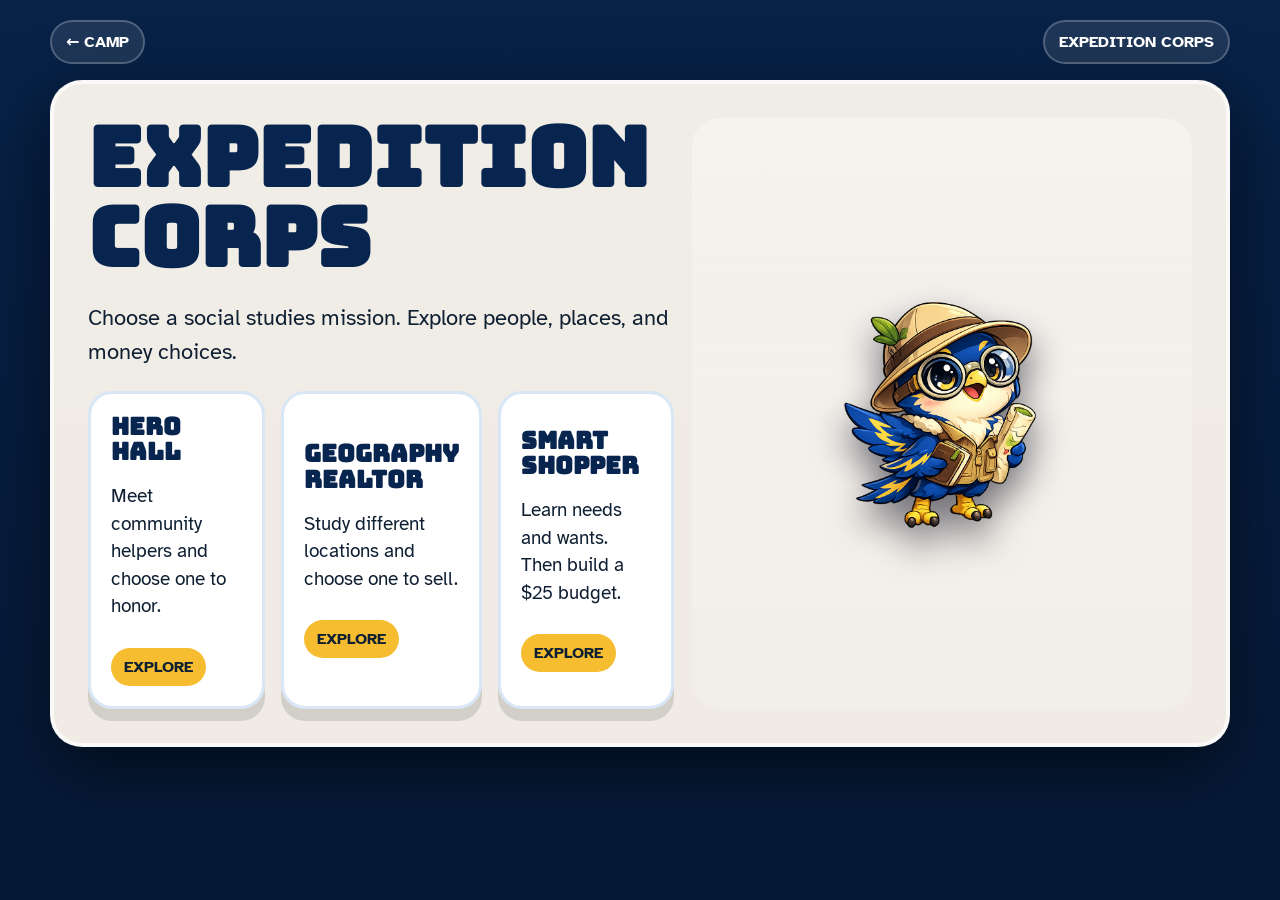
==== commit 502df6dd: "Add files via upload" ====
--- a/expedition-corps.html
+++ b/expedition-corps.html
@@ -1,73 +1,176 @@
-<!doctype html><html lang="en"><head><meta charset="utf-8"><meta name="viewport" content="width=device-width,initial-scale=1"><title>EXPEDITION CORPS</title><link rel="preconnect" href="https://fonts.googleapis.com"><link rel="preconnect" href="https://fonts.gstatic.com" crossorigin><link href="https://fonts.googleapis.com/css2?family=Bungee&family=Atkinson+Hyperlegible:wght@400;700;800&display=swap" rel="stylesheet"><style>
-:root{--navy:#08254f;--blue:#12509b;--gold:#f5bd2f;--paper:#fffaf1;--ink:#102033;--red:#d64242;--green:#1c7a55}*{box-sizing:border-box}body{margin:0;font-family:"Atkinson Hyperlegible",system-ui,sans-serif;background:#061936;color:white;min-height:100vh}button,a{font:inherit}button{border:0;cursor:pointer}a{text-decoration:none;color:inherit}.page{min-height:100vh;background:linear-gradient(#08254fb0,#061936ea),url('bg-expedition-hub.png') center/cover fixed}.wrap{width:min(1180px,94vw);margin:auto;padding:20px 0 34px}.top{display:flex;justify-content:space-between;align-items:center;margin-bottom:16px}.home,.pill{background:#ffffff18;border:2px solid #ffffff38;border-radius:999px;padding:10px 14px;font-weight:900}.screen{display:none}.screen.active{display:block}.hero,.panel{background:rgba(255,250,241,.94);color:var(--ink);border:4px solid #ffffffb8;border-radius:32px;box-shadow:0 24px 70px #0008;overflow:hidden}.hero{display:grid;grid-template-columns:1.1fr .9fr;gap:18px;padding:34px}.hero h1,.title,.mission-title{font-family:Bungee,system-ui;line-height:.98;text-transform:uppercase;margin:0;color:var(--navy)}.hero h1{font-size:clamp(42px,7vw,82px)}.hero p{font-size:22px;line-height:1.55}.art{display:grid;place-items:center;border-radius:28px;background:linear-gradient(#ffffff55,#ffffff22),url('bg-expedition-hub.png') center/cover;min-height:360px}.art img{width:min(330px,80%);filter:drop-shadow(0 18px 18px #0018);animation:bob 1.6s ease-in-out infinite alternate}.missions,.choices,.scan-grid{display:grid;gap:16px}.missions{grid-template-columns:repeat(3,1fr);margin-top:22px}.card,.choice,.scan,.journal-card{border-radius:24px;padding:20px;text-align:left;background:white;color:var(--ink);border:3px solid #d8e6f6;box-shadow:0 12px 0 #00000020;transition:.15s}.card:hover,.choice:hover,.scan:hover,.hotspot:hover{transform:translateY(-5px);border-color:var(--gold)}.card h2,.choice h2{font-family:Bungee;margin:0 0 10px;color:var(--navy);line-height:1.05}.card p,.choice p{font-size:19px;line-height:1.45}.card span,.choice span{display:inline-block;background:var(--gold);color:var(--ink);font-weight:900;border-radius:999px;padding:9px 13px;margin-top:8px}.titlebar{display:flex;justify-content:space-between;gap:12px;align-items:center;margin-bottom:18px}.title{font-size:clamp(34px,5vw,62px)}.back,.finish{background:var(--navy);color:white;border-radius:999px;padding:12px 16px;font-weight:900}.choices{grid-template-columns:repeat(2,1fr)}.choice{min-height:190px;background-image:linear-gradient(#ffffffd8,#fffffff0),var(--bg);background-size:cover;background-position:center}.field,.explore{display:grid;grid-template-columns:1.05fr .95fr}.scene{min-height:590px;position:relative;background:linear-gradient(#ffffff20,#06193688),var(--bg) center/cover;border-right:4px solid #fff;overflow:hidden}.scene:before{content:"";position:absolute;inset:0;background:radial-gradient(circle at 18% 20%,#ffffff77,transparent 21%),linear-gradient(90deg,#00000018,transparent 42%,#00000020);pointer-events:none}.scene img.character{position:absolute;right:5%;bottom:4%;width:min(230px,36%);filter:drop-shadow(0 18px 16px #0008);animation:bob 1.4s ease-in-out infinite alternate}.hotspot{position:absolute;border-radius:999px;background:var(--gold);color:var(--ink);padding:12px 14px;font-weight:900;box-shadow:0 0 0 6px #ffffff88,0 14px 22px #0005;border:3px solid #fff;z-index:2}.hotspot.done{background:#52d273;color:#08254f}.h1{left:8%;top:14%}.h2{left:42%;top:30%}.h3{left:14%;bottom:22%}.h4{right:9%;top:12%}.h5{right:24%;bottom:20%}.info{padding:26px;background:var(--paper);min-height:590px;display:flex;flex-direction:column}.mission-title{font-size:clamp(30px,4vw,48px)}.readbox{background:#eef6ff;border-left:8px solid var(--gold);border-radius:18px;padding:16px;margin:14px 0;font-size:20px;line-height:1.65}.readbox p{margin:8px 0}.pnum{font-weight:900;color:var(--red)}.scan-grid{grid-template-columns:repeat(2,1fr);margin:10px 0}.scan{font-weight:900;font-size:18px}.result,.discovery{background:white;border:3px solid #dce8f6;border-radius:22px;padding:18px;margin-top:10px;min-height:160px}.result h3,.discovery h2{font-family:Bungee;color:var(--blue);margin:0 0 8px;line-height:1.05}.result p,.result li,.discovery p,.discovery li{font-size:20px;line-height:1.6}.note{margin-top:auto;background:#fff2bf;border:3px solid var(--gold);border-radius:20px;padding:14px;font-weight:900;font-size:19px}.progress{display:flex;gap:8px;align-items:center;flex-wrap:wrap;margin:12px 0}.dot{width:18px;height:18px;border-radius:99px;background:#cfdceb;border:2px solid #fff;box-shadow:0 2px 0 #0002}.dot.on{background:var(--gold)}.mini{background:#eef6ff;border-radius:18px;padding:13px;margin:10px 0;font-weight:900}.evidence{background:#fff2bf;border:3px solid var(--gold);border-radius:18px;padding:13px;font-weight:900}.journal{display:grid;gap:10px;margin-top:12px}.journal-card{box-shadow:none;padding:12px;border-radius:16px;font-size:18px;line-height:1.4}.journal-card strong{color:var(--blue)}.complete{display:none;background:linear-gradient(135deg,#fff8d8,#ffffff);border:4px solid var(--gold);border-radius:26px;padding:20px;margin-top:14px}.complete.show{display:block}.complete h2{font-family:Bungee;color:var(--green);margin:0 0 8px}.shopper{display:grid;grid-template-columns:1.05fr .95fr}.market-scene{min-height:620px;position:relative;background:linear-gradient(#ffffff20,#06193688),url('bg-market.png') center/cover;border-right:4px solid #fff;overflow:hidden;padding:22px}.market-scene:before{content:"";position:absolute;inset:0;background:linear-gradient(90deg,#00000020,transparent 48%,#00000026);pointer-events:none}.budget-badge{position:absolute;left:22px;top:22px;background:var(--gold);color:var(--ink);border:4px solid #fff;border-radius:22px;padding:12px 16px;font-family:Bungee;font-size:24px;box-shadow:0 14px 25px #0005;z-index:3}.market-grid{position:absolute;left:22px;right:22px;bottom:22px;display:grid;grid-template-columns:repeat(2,1fr);gap:12px;z-index:3}.item{background:#fffaf1;color:var(--ink);border:3px solid #fff;border-radius:20px;padding:13px;text-align:left;box-shadow:0 10px 0 #00000028;transition:.15s}.item:hover{transform:translateY(-4px);border-color:var(--gold)}.item.bought{background:#dff7e8;border-color:#52d273}.item.disabled{opacity:.45;filter:grayscale(.4);cursor:not-allowed}.item strong{display:block;font-family:Bungee;color:var(--navy);line-height:1.05}.item small{display:block;font-weight:900;margin-top:4px}.shop-info{padding:26px;background:var(--paper);min-height:620px;display:flex;flex-direction:column}.shop-top{display:flex;justify-content:space-between;gap:10px;align-items:start}.shop-summary{display:grid;grid-template-columns:repeat(2,1fr);gap:10px;margin:14px 0}.summary-card{background:white;border:3px solid #dce8f6;border-radius:18px;padding:12px;font-size:18px;line-height:1.35}.summary-card strong{display:block;color:var(--blue);font-family:Bungee;font-size:18px;line-height:1.05;margin-bottom:4px}.bag{background:white;border:3px solid #dce8f6;border-radius:22px;padding:16px;min-height:150px}.bag h2,.shop-complete h2{font-family:Bungee;color:var(--blue);line-height:1.05;margin:0 0 8px}.bag ul{margin:8px 0 0;padding-left:22px}.bag li{font-size:19px;line-height:1.55}.shop-buttons{display:flex;gap:10px;flex-wrap:wrap;margin:14px 0}.shop-buttons button{background:var(--navy);color:white;border-radius:999px;padding:12px 15px;font-weight:900}.shop-complete{display:none;background:linear-gradient(135deg,#fff8d8,#fff);border:4px solid var(--gold);border-radius:26px;padding:18px;margin-top:auto}.shop-complete.show{display:block}.choice-note{background:#eef6ff;border-radius:18px;padding:12px;font-size:19px;line-height:1.45;margin:12px 0}.falcon-shop{position:absolute;right:5%;top:8%;width:min(210px,33%);filter:drop-shadow(0 18px 16px #0008);animation:bob 1.4s ease-in-out infinite alternate;z-index:2}@keyframes bob{to{transform:translateY(-12px)}}@media(max-width:900px){.hero,.field,.explore,.shopper{grid-template-columns:1fr}.missions,.choices{grid-template-columns:1fr}.scan-grid{grid-template-columns:1fr}.scene,.market-scene{min-height:420px;border-right:0;border-bottom:4px solid #fff}.hero{padding:22px}.hotspot{font-size:15px;padding:10px}.h2{left:35%}.h5{right:10%;bottom:10%}.market-grid{position:relative;left:auto;right:auto;bottom:auto;margin-top:140px;grid-template-columns:1fr}.shop-summary{grid-template-columns:1fr}.budget-badge{font-size:20px}.falcon-shop{width:150px}}
-</style></head><body><div class="page"><main class="wrap"><div class="top"><a class="home" href="index.html">← CAMP</a><div class="pill">EXPEDITION CORPS</div></div>
-<section class="screen active" id="home"><div class="hero"><div><h1>EXPEDITION CORPS</h1><p>Choose a social studies mission. Explore places, people, and choices. Collect notes for your one-pager.</p><div class="missions"><button class="card" data-mission="hero"><h2>HERO HALL</h2><p>Meet community helpers and choose one to honor.</p><span>EXPLORE</span></button><button class="card" data-mission="geo"><h2>GEOGRAPHY REALTOR</h2><p>Study different locations and choose one to sell.</p><span>EXPLORE</span></button><button class="card" data-mission="shop"><h2>SMART SHOPPER</h2><p>Use $25 to make smart needs, wants, goods, and services choices.</p><span>EXPLORE</span></button></div></div><div class="art"><img src="falcon-explorer.png" alt="Explorer falcon"></div></div></section>
+<!doctype html>
+<html lang="en">
+<head>
+<meta charset="utf-8">
+<meta name="viewport" content="width=device-width,initial-scale=1">
+<title>EXPEDITION CORPS</title>
+<link rel="preconnect" href="https://fonts.googleapis.com">
+<link rel="preconnect" href="https://fonts.gstatic.com" crossorigin>
+<link href="https://fonts.googleapis.com/css2?family=Bungee&family=Atkinson+Hyperlegible:wght@400;700;800&display=swap" rel="stylesheet">
+<style>
+:root{--navy:#08254f;--blue:#12509b;--gold:#f5bd2f;--paper:#fffaf1;--ink:#102033;--red:#d64242;--green:#1c7a55;--sky:#eaf6ff}
+*{box-sizing:border-box}
+body{margin:0;font-family:"Atkinson Hyperlegible",system-ui,sans-serif;background:#061936;color:white;min-height:100vh}
+button,a{font:inherit}button{border:0;cursor:pointer}a{text-decoration:none;color:inherit}
+.page{min-height:100vh;background:linear-gradient(#08254fb0,#061936ea),url('bg-expedition-hub.png') center/cover fixed}
+.wrap{width:min(1180px,94vw);margin:auto;padding:20px 0 34px}
+.top{display:flex;justify-content:space-between;align-items:center;margin-bottom:16px}.home,.pill{background:#ffffff18;border:2px solid #ffffff38;border-radius:999px;padding:10px 14px;font-weight:900}
+.screen{display:none}.screen.active{display:block}
+.hero,.panel{background:rgba(255,250,241,.94);color:var(--ink);border:4px solid #ffffffb8;border-radius:32px;box-shadow:0 24px 70px #0008;overflow:hidden}
+.hero{display:grid;grid-template-columns:1.08fr .92fr;gap:18px;padding:34px}
+.hero h1,.title,.mission-title{font-family:Bungee,system-ui;line-height:.98;text-transform:uppercase;margin:0;color:var(--navy)}
+.hero h1{font-size:clamp(42px,7vw,82px)}
+.hero p{font-size:22px;line-height:1.55}
+.art{display:grid;place-items:center;border-radius:28px;background:linear-gradient(#ffffff55,#ffffff22),url('bg-expedition-hub.png') center/cover;min-height:360px}
+.art img{width:min(330px,80%);filter:drop-shadow(0 18px 18px #0018);animation:bob 1.6s ease-in-out infinite alternate}
+.missions,.choices,.detail-grid{display:grid;gap:16px}.missions{grid-template-columns:repeat(3,1fr);margin-top:22px}.choices{grid-template-columns:repeat(2,1fr)}
+.card,.choice,.detail-btn,.journal-card,.shop-item{border-radius:24px;padding:20px;text-align:left;background:white;color:var(--ink);border:3px solid #d8e6f6;box-shadow:0 12px 0 #00000020;transition:.15s}
+.card:hover,.choice:hover,.detail-btn:hover,.marker:hover,.shop-item:hover{transform:translateY(-5px);border-color:var(--gold)}
+.card h2,.choice h2{font-family:Bungee;margin:0 0 10px;color:var(--navy);line-height:1.05}
+.card p,.choice p{font-size:19px;line-height:1.45}
+.card span,.choice span{display:inline-block;background:var(--gold);color:var(--ink);font-weight:900;border-radius:999px;padding:9px 13px;margin-top:8px}
+.titlebar{display:flex;justify-content:space-between;gap:12px;align-items:center;margin-bottom:18px}.title{font-size:clamp(34px,5vw,62px)}
+.back,.finish,.primary{background:var(--navy);color:white;border-radius:999px;padding:12px 16px;font-weight:900}.primary{background:var(--gold);color:var(--navy);border:3px solid var(--navy)}
+.choice{min-height:190px;background-image:linear-gradient(#ffffffd8,#fffffff0),var(--bg);background-size:cover;background-position:center}
+.explore{display:grid;grid-template-columns:1.05fr .95fr}
+.scene{min-height:620px;position:relative;background:linear-gradient(#ffffff20,#06193688),var(--bg) center/cover;border-right:4px solid #fff;overflow:hidden}
+.scene:before{content:"";position:absolute;inset:0;background:radial-gradient(circle at 18% 20%,#ffffff77,transparent 21%),linear-gradient(90deg,#00000018,transparent 42%,#00000020);pointer-events:none}
+.scene img.character{position:absolute;right:5%;bottom:4%;width:min(230px,36%);filter:drop-shadow(0 18px 16px #0008);animation:bob 1.4s ease-in-out infinite alternate}
+.marker{position:absolute;border-radius:999px;background:var(--gold);color:var(--ink);padding:12px 14px;font-weight:900;box-shadow:0 0 0 6px #ffffff88,0 14px 22px #0005;border:3px solid #fff;z-index:2}
+.marker.done{background:#52d273;color:#08254f}
+.m1{left:8%;top:14%}.m2{left:42%;top:30%}.m3{left:14%;bottom:22%}.m4{right:9%;top:12%}.m5{right:24%;bottom:20%}
+.info{padding:26px;background:var(--paper);min-height:620px;display:flex;flex-direction:column}.mission-title{font-size:clamp(30px,4vw,48px)}
+.progress{display:flex;gap:8px;align-items:center;flex-wrap:wrap;margin:12px 0}.dot{width:18px;height:18px;border-radius:99px;background:#cfdceb;border:2px solid #fff;box-shadow:0 2px 0 #0002}.dot.on{background:var(--gold)}
+.discovery{background:white;border:3px solid #dce8f6;border-radius:22px;padding:18px;margin-top:10px;min-height:230px}.discovery h2{font-family:Bungee;color:var(--blue);margin:0 0 8px;line-height:1.05}.discovery p,.discovery li{font-size:20px;line-height:1.72}
+.vocab{background:#eef6ff;border-radius:18px;padding:13px;margin:10px 0;font-weight:900}.onepager{background:#fff2bf;border:3px solid var(--gold);border-radius:18px;padding:13px;font-weight:900}
+.journal{display:grid;gap:10px;margin-top:12px}.journal-card{box-shadow:none;padding:12px;border-radius:16px;font-size:18px;line-height:1.45}.journal-card strong{color:var(--blue)}
+.complete{display:none;background:linear-gradient(135deg,#fff8d8,#ffffff);border:4px solid var(--gold);border-radius:26px;padding:20px;margin-top:14px}.complete.show{display:block}.complete h2{font-family:Bungee;color:var(--green);margin:0 0 8px}
+.learn{padding:30px}.learn-grid{display:grid;grid-template-columns:repeat(2,1fr);gap:16px;margin-top:18px}.learn-card{background:white;border:3px solid #dce8f6;border-radius:24px;padding:20px}.learn-card h2{font-family:Bungee;color:var(--blue);margin:0 0 8px}.learn-card p,.learn-card li{font-size:20px;line-height:1.65}
+.shopper{display:grid;grid-template-columns:1.05fr .95fr}.market-scene{min-height:650px;position:relative;background:linear-gradient(#ffffff20,#06193688),url('bg-market.png') center/cover;border-right:4px solid #fff;overflow:hidden;padding:22px}.market-scene:before{content:"";position:absolute;inset:0;background:linear-gradient(90deg,#00000020,transparent 48%,#00000026);pointer-events:none}
+.budget-badge{position:absolute;left:22px;top:22px;background:var(--gold);color:var(--ink);border:4px solid #fff;border-radius:22px;padding:12px 16px;font-family:Bungee;font-size:24px;box-shadow:0 14px 25px #0005;z-index:3}
+.market-grid{position:absolute;left:22px;right:22px;bottom:22px;display:grid;grid-template-columns:repeat(2,1fr);gap:12px;z-index:3}
+.shop-item{padding:13px;box-shadow:0 10px 0 #00000028}.shop-item.bought{background:#dff7e8;border-color:#52d273}.shop-item.disabled{opacity:.45;filter:grayscale(.4);cursor:not-allowed}.shop-item strong{display:block;font-family:Bungee;color:var(--navy);line-height:1.05}.shop-item small{display:block;font-weight:900;margin-top:4px}
+.shop-info{padding:26px;background:var(--paper);min-height:650px;display:flex;flex-direction:column}.shop-top{display:flex;justify-content:space-between;gap:10px;align-items:start}.shop-summary{display:grid;grid-template-columns:repeat(2,1fr);gap:10px;margin:14px 0}.summary-card{background:white;border:3px solid #dce8f6;border-radius:18px;padding:12px;font-size:18px;line-height:1.35}.summary-card strong{display:block;color:var(--blue);font-family:Bungee;font-size:18px;line-height:1.05;margin-bottom:4px}
+.bag{background:white;border:3px solid #dce8f6;border-radius:22px;padding:16px;min-height:150px}.bag h2,.shop-complete h2{font-family:Bungee;color:var(--blue);line-height:1.05;margin:0 0 8px}.bag ul{margin:8px 0 0;padding-left:22px}.bag li{font-size:19px;line-height:1.55}
+.shop-buttons{display:flex;gap:10px;flex-wrap:wrap;margin:14px 0}.shop-buttons button{background:var(--navy);color:white;border-radius:999px;padding:12px 15px;font-weight:900}
+.shop-complete{display:none;background:linear-gradient(135deg,#fff8d8,#fff);border:4px solid var(--gold);border-radius:26px;padding:18px;margin-top:auto}.shop-complete.show{display:block}
+.choice-note{background:#eef6ff;border-radius:18px;padding:12px;font-size:19px;line-height:1.45;margin:12px 0}.falcon-shop{position:absolute;right:5%;top:8%;width:min(210px,33%);filter:drop-shadow(0 18px 16px #0008);animation:bob 1.4s ease-in-out infinite alternate;z-index:2}
+@keyframes bob{to{transform:translateY(-12px)}}
+@media(max-width:900px){.hero,.explore,.shopper{grid-template-columns:1fr}.missions,.choices,.learn-grid{grid-template-columns:1fr}.scene,.market-scene{min-height:440px;border-right:0;border-bottom:4px solid #fff}.hero{padding:22px}.marker{font-size:15px;padding:10px}.m2{left:35%}.m5{right:10%;bottom:10%}.market-grid{position:relative;left:auto;right:auto;bottom:auto;margin-top:140px;grid-template-columns:1fr}.shop-summary{grid-template-columns:1fr}.budget-badge{font-size:20px}.falcon-shop{width:150px}}
+</style>
+</head>
+<body>
+<div class="page"><main class="wrap">
+<div class="top"><a class="home" href="index.html">← CAMP</a><div class="pill">EXPEDITION CORPS</div></div>
+
+<section class="screen active" id="home"><div class="hero"><div><h1>EXPEDITION CORPS</h1><p>Choose a social studies mission. Explore people, places, and money choices.</p><div class="missions"><button class="card" data-mission="hero"><h2>HERO HALL</h2><p>Meet community helpers and choose one to honor.</p><span>EXPLORE</span></button><button class="card" data-mission="geo"><h2>GEOGRAPHY REALTOR</h2><p>Study different locations and choose one to sell.</p><span>EXPLORE</span></button><button class="card" data-mission="shop"><h2>SMART SHOPPER</h2><p>Learn needs and wants. Then build a $25 budget.</p><span>EXPLORE</span></button></div></div><div class="art"><img src="falcon-explorer.png" alt="Explorer falcon"></div></div></section>
+
 <section class="screen" id="choose"><div class="panel" style="padding:28px"><div class="titlebar"><div><h1 class="title" id="chooseTitle">CHOOSE</h1><p id="chooseSub" style="font-size:21px;line-height:1.5;margin:8px 0 0">Pick one topic to explore.</p></div><button class="back" data-back-home>BACK</button></div><div class="choices" id="choices"></div></div></section>
-<section class="screen" id="explore"><div class="panel explore"><div class="scene" id="exploreScene"><button class="hotspot h1" data-discover="0">SCAN</button><button class="hotspot h2" data-discover="1">SCAN</button><button class="hotspot h3" data-discover="2">SCAN</button><button class="hotspot h4" data-discover="3">SCAN</button><button class="hotspot h5" data-discover="4">SCAN</button><img class="character" id="exploreCharacter" src="falcon-explorer.png" alt="Explorer falcon"></div><div class="info"><div style="display:flex;justify-content:space-between;gap:10px;align-items:start"><h1 class="mission-title" id="exploreTitle">TOPIC</h1><button class="back" data-back-choose>TOPICS</button></div><div class="progress"><strong id="scanCount">0/5 SCANS COMPLETE</strong><span class="dot"></span><span class="dot"></span><span class="dot"></span><span class="dot"></span><span class="dot"></span></div><div class="discovery" id="discovery"><h2>START EXPLORING</h2><p>Click a scan marker. Each scan gives you one useful note for your one-pager.</p></div><div class="journal" id="journal"></div><div class="complete" id="complete"><h2>MISSION COMPLETE</h2><p id="completeText">You have notes and text evidence for your one-pager.</p><button class="finish" data-back-home>READY FOR ONE-PAGER</button></div></div></div></section>
-<section class="screen" id="shopper"><div class="panel shopper"><div class="market-scene"><div class="budget-badge" id="budgetBadge">$25 LEFT</div><img class="falcon-shop" src="falcon-explorer.png" alt="Explorer falcon"><div class="market-grid" id="marketGrid"></div></div><div class="shop-info"><div class="shop-top"><h1 class="mission-title">SMART SHOPPER</h1><button class="back" data-back-home>MISSIONS</button></div><div class="choice-note">Spend your $25. Choose needs first, think about wants, and try to save some money.</div><div class="shop-summary"><div class="summary-card"><strong>💵 SPENT</strong><span id="spentText">$0</span></div><div class="summary-card"><strong>🐖 SAVED</strong><span id="savedText">$25</span></div><div class="summary-card"><strong>✅ NEEDS</strong><span id="needsText">0</span></div><div class="summary-card"><strong>⭐ WANTS</strong><span id="wantsText">0</span></div></div><div class="bag"><h2>🛒 SHOPPING BAG</h2><div id="bagList">Your bag is empty. Choose an item from the market.</div></div><div class="shop-buttons"><button id="finishShop">FINISH SHOPPING</button><button id="resetShop">RESET CART</button></div><div class="shop-complete" id="shopComplete"><h2>READY FOR YOUR ONE-PAGER</h2><p id="shopReport"></p><div class="evidence">📌 Quote: “A budget is a plan for how to spend money.” (Paragraph 1)</div></div></div></div></section>
-<section class="screen" id="field"><div class="panel field"><div class="scene" id="scene"><button class="hotspot h1" data-scan="facts">SCAN FACTS</button><button class="hotspot h2" data-scan="tools">SCAN TOOLS</button><button class="hotspot h3" data-scan="challenge">SCAN CHALLENGE</button><button class="hotspot h4" data-scan="evidence">SCAN EVIDENCE</button><img class="character" id="character" src="falcon-explorer.png" alt="Explorer falcon"></div><div class="info"><div style="display:flex;justify-content:space-between;gap:10px;align-items:start"><h1 class="mission-title" id="topicTitle">TOPIC</h1><button class="back" data-back-choose>TOPICS</button></div><div class="readbox" id="article"></div><div class="scan-grid"><button class="scan" data-scan="facts">🔎 IMPORTANT FACTS</button><button class="scan" data-scan="tools">🧰 MAP, TOOLS, OR ITEMS</button><button class="scan" data-scan="challenge">⚠️ CHALLENGE</button><button class="scan" data-scan="evidence">📌 TEXT EVIDENCE</button></div><div class="result" id="result"><h3>START SCANNING</h3><p>Pick a scan button to collect notes for your one-pager.</p></div><div class="note">Use your best notes on the one-pager sheet.</div></div></div></section>
-</main></div><script>
+
+<section class="screen" id="explore"><div class="panel explore"><div class="scene" id="exploreScene"><button class="marker m1" data-discover="0">DISCOVER</button><button class="marker m2" data-discover="1">DISCOVER</button><button class="marker m3" data-discover="2">DISCOVER</button><button class="marker m4" data-discover="3">DISCOVER</button><button class="marker m5" data-discover="4">DISCOVER</button><img class="character" id="exploreCharacter" src="falcon-explorer.png" alt="Explorer falcon"></div><div class="info"><div style="display:flex;justify-content:space-between;gap:10px;align-items:start"><h1 class="mission-title" id="exploreTitle">TOPIC</h1><button class="back" data-back-choose>TOPICS</button></div><div class="progress"><strong id="findCount">0/5 NOTES COLLECTED</strong><span class="dot"></span><span class="dot"></span><span class="dot"></span><span class="dot"></span><span class="dot"></span></div><div class="discovery" id="discovery"><h2>START EXPLORING</h2><p>Choose a marker in the scene. Each one gives you information about this topic.</p></div><div class="journal" id="journal"></div><div class="complete" id="complete"><h2>MISSION COMPLETE</h2><p id="completeText">You explored all five parts of this topic.</p><button class="finish" data-back-home>BACK TO MISSIONS</button></div></div></div></section>
+
+<section class="screen" id="shopLearn"><div class="panel learn"><div class="titlebar"><div><h1 class="title">SMART SHOPPER</h1><p style="font-size:22px;line-height:1.5;margin:8px 0 0">Learn the money words first. Then enter the market and build your budget.</p></div><button class="back" data-back-home>MISSIONS</button></div><div class="learn-grid">
+<div class="learn-card"><h2>✅ NEEDS</h2><p>A need is something people must have to stay healthy, safe, or ready for school. Needs usually come first when people make spending choices.</p><ul><li>Water</li><li>Apple</li><li>Sandwich</li><li>Chips</li><li>Doctor visit</li></ul></div>
+<div class="learn-card"><h2>⭐ WANTS</h2><p>A want is something people would like to have. Wants can be fun, useful, or popular, but people can live without them.</p><ul><li>NeeDoh</li><li>Labubu</li><li>Stanley cup</li><li>PS5</li><li>Extra toy</li></ul></div>
+<div class="learn-card"><h2>🛍️ GOODS</h2><p>A good is something you can touch, carry, eat, wear, or use. Goods are objects people buy.</p><ul><li>Apple</li><li>Water</li><li>Sandwich</li><li>NeeDoh</li><li>Stanley cup</li></ul></div>
+<div class="learn-card"><h2>🤝 SERVICES</h2><p>A service is work someone does for another person. You pay for the action or help, not for an object you carry away.</p><ul><li>Haircut</li><li>Dentist visit</li><li>Doctor visit</li><li>Bus ride</li></ul></div>
+</div><div style="margin-top:20px"><button class="primary" id="enterMarket">ENTER MARKET</button></div></div></section>
+
+<section class="screen" id="shopper"><div class="panel shopper"><div class="market-scene"><div class="budget-badge" id="budgetBadge">$25 LEFT</div><img class="falcon-shop" src="falcon-explorer.png" alt="Explorer falcon"><div class="market-grid" id="marketGrid"></div></div><div class="shop-info"><div class="shop-top"><h1 class="mission-title">BUILD YOUR BUDGET</h1><button class="back" data-back-shop-learn>INFO</button></div><div class="choice-note">You have $25. Choose needs and wants. Some choices are goods. Some choices are services. You do not have to spend all your money.</div><div class="shop-summary"><div class="summary-card"><strong>💵 SPENT</strong><span id="spentText">$0</span></div><div class="summary-card"><strong>🐖 SAVED</strong><span id="savedText">$25</span></div><div class="summary-card"><strong>✅ NEEDS</strong><span id="needsText">0</span></div><div class="summary-card"><strong>⭐ WANTS</strong><span id="wantsText">0</span></div></div><div class="bag"><h2>🛒 SHOPPING BAG</h2><div id="bagList">Your bag is empty. Choose an item from the market.</div></div><div class="shop-buttons"><button id="finishShop">FINISH SHOPPING</button><button id="resetShop">RESET CART</button></div><div class="shop-complete" id="shopComplete"><h2>SHOPPING RESULTS</h2><p id="shopReport"></p><div class="onepager">A budget is a plan for how to spend and save money.</div></div></div></div></section>
+
+</main></div>
+<script>
 const DATA={
-hero:{title:'HERO HALL',sub:'Choose one community helper to honor.',bg:'bg-community.png',character:'falcon-explorer.png',explore:true,complete:'You have job facts, tools, skills, challenges, and text evidence.',choices:{
-firefighter:{title:'FIREFIGHTER',bg:'bg-community.png',spots:['🚒 JOB SCAN','🧰 TOOL SCAN','💪 SKILL SCAN','⚠️ CHALLENGE SCAN','📌 EVIDENCE SCAN'],cards:[{title:'🚒 JOB SCAN',text:'Firefighters help people during fires, accidents, and emergencies. They may rescue people, stop fires, and help keep dangerous areas safe.',tag:'Job description: emergency helper who protects people and property',note:'Firefighters respond to fires, accidents, and other emergencies.'},{title:'🧰 TOOL SCAN',text:'A firefighter uses hoses, ladders, radios, axes, helmets, gloves, and oxygen tanks. These tools help firefighters work safely and rescue people.',tag:'Tools: hose, ladder, radio, helmet, gloves, oxygen tank',note:'Tools to draw: hose, ladder, radio, helmet, oxygen tank.'},{title:'💪 SKILL SCAN',text:'Firefighters need courage, teamwork, and problem solving. They must listen carefully and stay calm when people are scared.',tag:'Skills: courage, teamwork, problem solving',note:'Important skills: courage, teamwork, and problem solving.'},{title:'⚠️ CHALLENGE SCAN',text:'One challenge is working near smoke, heat, broken objects, or dangerous roads. Firefighters train so they can make safe choices quickly.',tag:'Challenge: dangerous emergency scenes',note:'Biggest challenge: entering dangerous emergency scenes.'},{title:'📌 EVIDENCE SCAN',text:'Quote collected: “Firefighters help people during fires, accidents, and emergencies.” Use this quote to support your Hall of Fame speech.',tag:'Paragraph 1',note:'Quote: “Firefighters help people during fires, accidents, and emergencies.” (Paragraph 1)'}]},
-nurse:{title:'NURSE',bg:'bg-community.png',spots:['🩺 JOB SCAN','🧰 TOOL SCAN','💙 SKILL SCAN','⚠️ CHALLENGE SCAN','📌 EVIDENCE SCAN'],cards:[{title:'🩺 JOB SCAN',text:'Nurses help people when they are sick, hurt, or healing. They work in hospitals, clinics, schools, and care centers.',tag:'Job description: health helper who cares for patients',note:'Nurses care for people who are sick, hurt, or healing.'},{title:'🧰 TOOL SCAN',text:'Nurses may use thermometers, stethoscopes, bandages, gloves, medicine charts, and computers to help patients.',tag:'Tools: thermometer, stethoscope, bandages, gloves, charts',note:'Tools to draw: thermometer, stethoscope, bandages, gloves.'},{title:'💙 SKILL SCAN',text:'Nurses need kindness, careful listening, and strong observation skills. Small details can help them notice what a patient needs.',tag:'Skills: kindness, listening, observation',note:'Important skills: kindness, listening, and observation.'},{title:'⚠️ CHALLENGE SCAN',text:'One challenge is helping many people while staying calm and careful. Nurses may need to make quick choices.',tag:'Challenge: caring for many people carefully',note:'Biggest challenge: helping many patients while staying calm.'},{title:'📌 EVIDENCE SCAN',text:'Quote collected: “Nurses help people when they are sick, hurt, or healing.” Use this quote to explain community impact.',tag:'Paragraph 1',note:'Quote: “Nurses help people when they are sick, hurt, or healing.” (Paragraph 1)'}]},
-teacher:{title:'TEACHER',bg:'bg-community.png',spots:['🏫 JOB SCAN','🧰 TOOL SCAN','💡 SKILL SCAN','⚠️ CHALLENGE SCAN','📌 EVIDENCE SCAN'],cards:[{title:'🏫 JOB SCAN',text:'Teachers help students learn reading, math, science, history, and life skills. They guide practice and help students grow.',tag:'Job description: learning helper who teaches students',note:'Teachers help students learn skills and grow.'},{title:'🧰 TOOL SCAN',text:'Teachers use books, pencils, charts, computers, whiteboards, and questions. These tools help students practice new ideas.',tag:'Tools: books, pencils, charts, computer, whiteboard',note:'Tools to draw: books, pencils, charts, computer, whiteboard.'},{title:'💡 SKILL SCAN',text:'Teachers need patience, clear speaking, creativity, and problem solving. They often explain ideas in more than one way.',tag:'Skills: patience, clear speaking, creativity',note:'Important skills: patience, clear speaking, and creativity.'},{title:'⚠️ CHALLENGE SCAN',text:'One challenge is helping many students who may need different kinds of support. Teachers must adjust and keep trying.',tag:'Challenge: supporting different learners',note:'Biggest challenge: helping many different learners.'},{title:'📌 EVIDENCE SCAN',text:'Quote collected: “Teachers help students learn reading, math, science, history, and life skills.” This quote supports the job description.',tag:'Paragraph 1',note:'Quote: “Teachers help students learn reading, math, science, history, and life skills.” (Paragraph 1)'}]},
-librarian:{title:'LIBRARIAN',bg:'bg-community.png',spots:['📚 JOB SCAN','🧰 TOOL SCAN','🔎 SKILL SCAN','⚠️ CHALLENGE SCAN','📌 EVIDENCE SCAN'],cards:[{title:'📚 JOB SCAN',text:'Librarians help people find books, information, and resources. They connect readers with facts, stories, and ideas.',tag:'Job description: information helper who connects people to resources',note:'Librarians help people find books, information, and resources.'},{title:'🧰 TOOL SCAN',text:'Librarians use computers, catalogs, book carts, library cards, labels, and shelves to organize and share resources.',tag:'Tools: catalog, computer, book cart, library card, labels',note:'Tools to draw: catalog, computer, book cart, library card.'},{title:'🔎 SKILL SCAN',text:'Librarians need organization, reading knowledge, and helpful communication. They listen to what people need and guide them to resources.',tag:'Skills: organization, reading knowledge, communication',note:'Important skills: organization, reading knowledge, and communication.'},{title:'⚠️ CHALLENGE SCAN',text:'One challenge is organizing many books and helping many different readers. Librarians also help people find reliable information.',tag:'Challenge: organizing resources and helping readers',note:'Biggest challenge: organizing many resources for many people.'},{title:'📌 EVIDENCE SCAN',text:'Quote collected: “Librarians help people find books, information, and resources.” Use this quote for community impact.',tag:'Paragraph 1',note:'Quote: “Librarians help people find books, information, and resources.” (Paragraph 1)'}]},
-sanitation:{title:'SANITATION WORKER',bg:'bg-community.png',spots:['♻️ JOB SCAN','🧰 TOOL SCAN','🚛 SKILL SCAN','⚠️ CHALLENGE SCAN','📌 EVIDENCE SCAN'],cards:[{title:'♻️ JOB SCAN',text:'Sanitation workers collect trash, recycling, and yard waste from communities. Their work helps neighborhoods stay clean and healthy.',tag:'Job description: community helper who keeps places clean',note:'Sanitation workers collect trash and recycling to keep communities clean.'},{title:'🧰 TOOL SCAN',text:'Sanitation workers use trucks, bins, gloves, safety vests, route maps, and lifting equipment.',tag:'Tools: truck, bins, gloves, safety vest, route map',note:'Tools to draw: truck, bins, gloves, safety vest, route map.'},{title:'🚛 SKILL SCAN',text:'Sanitation workers need responsibility, strength, attention to safety, and teamwork. They follow routes and watch for traffic.',tag:'Skills: responsibility, strength, safety, teamwork',note:'Important skills: responsibility, strength, and safety.'},{title:'⚠️ CHALLENGE SCAN',text:'One challenge is working near traffic, heavy bins, bad weather, and unsafe trash. Safety is very important.',tag:'Challenge: traffic, weather, heavy work, safety risks',note:'Biggest challenge: heavy work, traffic, weather, and safety risks.'},{title:'📌 EVIDENCE SCAN',text:'Quote collected: “Their work helps neighborhoods stay clean and healthy.” Use this quote to explain community impact.',tag:'Paragraph 2',note:'Quote: “Their work helps neighborhoods stay clean and healthy.” (Paragraph 2)'}]}
+hero:{title:'HERO HALL',sub:'Choose one community helper to learn about.',bg:'bg-community.png',character:'falcon-explorer.png',explore:true,complete:'You collected information about the job, tools, skills, challenges, and community impact.',choices:{
+firefighter:{title:'FIREFIGHTER',bg:'bg-community.png',spots:['🚒 JOB','🧰 TOOLS','💪 SKILLS','⚠️ CHALLENGES','🌟 COMMUNITY IMPACT'],cards:[
+{title:'🚒 JOB',text:'Firefighters protect people during emergencies. They respond to fires, car accidents, medical calls, and rescue situations. Their work is not only about putting out fires. Firefighters also help people leave unsafe places and check buildings after danger. They often work with police officers, nurses, and other emergency helpers.',vocab:'Vocabulary: emergency means a serious situation when people need help quickly.',note:'Firefighters protect people during fires, accidents, medical calls, and rescues.'},
+{title:'🧰 TOOLS',text:'Firefighters use special tools to do their job safely. A hose carries water to a fire. A ladder helps firefighters reach high windows, roofs, or trapped people. A radio helps the team share important information. Helmets, gloves, boots, and oxygen tanks protect firefighters from heat, smoke, and sharp objects.',vocab:'Vocabulary: equipment means the tools and supplies needed for a job.',note:'Tools include hoses, ladders, radios, helmets, gloves, boots, and oxygen tanks.'},
+{title:'💪 SKILLS',text:'Firefighters need courage, teamwork, listening, and problem solving. Courage helps them face dangerous situations. Teamwork matters because firefighters usually work with a group. Listening helps them follow directions and understand what people need. Problem solving helps them choose the safest way to rescue people or protect a building.',vocab:'Vocabulary: teamwork means people working together toward the same goal.',note:'Important skills include courage, teamwork, listening, and problem solving.'},
+{title:'⚠️ CHALLENGES',text:'Firefighting can be difficult and dangerous. Smoke can make it hard to see and breathe. Heat, broken glass, traffic, and falling objects can make a scene unsafe. Firefighters may need to help scared people who are confused or hurt. They train often so they can stay calm and make safe choices.',vocab:'Vocabulary: training means practicing skills before they are needed.',note:'Firefighters face smoke, heat, traffic, broken objects, and dangerous emergency scenes.'},
+{title:'🌟 COMMUNITY IMPACT',text:'Firefighters help communities by protecting lives, homes, schools, and businesses. They respond when people need help quickly. They also teach fire safety so families can prevent emergencies. Their work helps people feel safer in their neighborhoods. A community depends on firefighters during some of its most serious moments.',vocab:'Vocabulary: community impact means the way a person or job helps people in a place.',note:'Firefighters help keep communities safe by responding to emergencies and teaching fire safety.'}]},
+nurse:{title:'NURSE',bg:'bg-community.png',spots:['🩺 JOB','🧰 TOOLS','💙 SKILLS','⚠️ CHALLENGES','🌟 COMMUNITY IMPACT'],cards:[
+{title:'🩺 JOB',text:'Nurses help people who are sick, hurt, or healing. They work in hospitals, clinics, schools, and care centers. Nurses check symptoms and help patients understand what care they need. They may give medicine, clean injuries, or explain health directions. Nurses also comfort families when people are worried.',vocab:'Vocabulary: patient means a person receiving medical care.',note:'Nurses care for people who are sick, hurt, healing, or learning how to stay healthy.'},
+{title:'🧰 TOOLS',text:'Nurses use tools that help them check a person’s health. A thermometer checks body temperature. A stethoscope helps a nurse listen to the heart and lungs. Bandages protect cuts and injuries. Gloves, charts, and computers help nurses give safe and organized care.',vocab:'Vocabulary: symptom means a sign that someone may be sick or hurt.',note:'Tools include thermometers, stethoscopes, bandages, gloves, medicine charts, and computers.'},
+{title:'💙 SKILLS',text:'Nurses need kindness, careful listening, observation, and responsibility. Kindness helps patients feel safe. Listening helps nurses understand what a patient is feeling. Observation helps nurses notice small changes in a patient’s body or behavior. Responsibility matters because nurses are trusted with important health information and care.',vocab:'Vocabulary: observation means carefully noticing details.',note:'Important skills include kindness, listening, observation, and responsibility.'},
+{title:'⚠️ CHALLENGES',text:'Nursing can be challenging because nurses often help many people in one day. Some patients may be scared, upset, or in pain. Nurses must stay calm while remembering important safety steps. They may need to respond quickly when someone’s health changes. This job requires focus, patience, and care.',vocab:'Vocabulary: responsibility means being trusted to do an important job.',note:'Nurses must help many patients while staying calm, careful, and focused.'},
+{title:'🌟 COMMUNITY IMPACT',text:'Nurses help communities stay healthier. They care for people during sickness, injury, and recovery. School nurses help students when they feel sick or get hurt. Nurses also teach people how to take medicine, rest, and prevent illness. Their work helps people return to daily life.',vocab:'Vocabulary: recovery means getting better after being sick or hurt.',note:'Nurses help people heal, understand care, and stay healthy.'}]},
+teacher:{title:'TEACHER',bg:'bg-community.png',spots:['🏫 JOB','🧰 TOOLS','💡 SKILLS','⚠️ CHALLENGES','🌟 COMMUNITY IMPACT'],cards:[
+{title:'🏫 JOB',text:'Teachers help students learn academic skills and life skills. They teach reading, math, science, social studies, teamwork, and responsibility. Teachers explain new ideas and give students time to practice. They answer questions and help students fix mistakes. Teachers also help students build confidence as learners.',vocab:'Vocabulary: academic means connected to school learning.',note:'Teachers help students learn school skills, practice new ideas, and grow as learners.'},
+{title:'🧰 TOOLS',text:'Teachers use many tools to help students learn. Books, pencils, charts, computers, whiteboards, and examples can make lessons clearer. Questions help teachers check what students understand. Practice activities help students get stronger over time. Classroom routines help everyone know what to do next.',vocab:'Vocabulary: routine means a set of steps people do again and again.',note:'Tools include books, pencils, charts, computers, whiteboards, questions, and routines.'},
+{title:'💡 SKILLS',text:'Teachers need patience, clear speaking, creativity, and problem solving. Patience helps teachers support students who need more time. Clear speaking helps students understand directions. Creativity helps teachers explain ideas in different ways. Problem solving helps teachers adjust when a lesson is difficult.',vocab:'Vocabulary: patience means staying calm while something takes time.',note:'Important skills include patience, clear speaking, creativity, and problem solving.'},
+{title:'⚠️ CHALLENGES',text:'Teaching can be challenging because students learn in different ways. Some students need pictures, some need examples, and some need extra practice. Teachers must plan lessons that help many learners. They also help students solve problems and work together. A teacher often has to make quick decisions during the school day.',vocab:'Vocabulary: adjust means to change something to make it work better.',note:'Teachers must support many different learners and adjust lessons when needed.'},
+{title:'🌟 COMMUNITY IMPACT',text:'Teachers help communities by helping children learn and prepare for the future. Students use reading, math, and problem-solving skills throughout life. Teachers also help students practice cooperation and responsibility. A strong school can make a neighborhood stronger. Communities need teachers because learning helps people reach goals.',vocab:'Vocabulary: future means the time that has not happened yet.',note:'Teachers help students build skills that can help them now and in the future.'}]},
+librarian:{title:'LIBRARIAN',bg:'bg-community.png',spots:['📚 JOB','🧰 TOOLS','🔎 SKILLS','⚠️ CHALLENGES','🌟 COMMUNITY IMPACT'],cards:[
+{title:'📚 JOB',text:'Librarians help people find books, information, and resources. They support readers who want stories, facts, or help with schoolwork. Librarians organize materials so people can find them. They may lead reading programs or teach people how to search for information. Libraries are places where many people can learn.',vocab:'Vocabulary: resource means something people use to learn or solve a problem.',note:'Librarians connect people with books, information, technology, stories, and ideas.'},
+{title:'🧰 TOOLS',text:'Librarians use computers, catalogs, labels, shelves, book carts, and library cards. A catalog helps people search for books and resources. Labels and shelves help keep materials organized. Book carts help move many books at once. Library cards help people borrow materials and return them later.',vocab:'Vocabulary: catalog means an organized list of library materials.',note:'Tools include catalogs, computers, book carts, library cards, labels, and shelves.'},
+{title:'🔎 SKILLS',text:'Librarians need organization, reading knowledge, communication, and research skills. Organization helps them manage many books and materials. Reading knowledge helps them suggest books to different readers. Communication helps them listen to what people need. Research skills help them guide people toward useful and reliable information.',vocab:'Vocabulary: research means looking carefully for information about a topic.',note:'Important skills include organization, reading knowledge, communication, and research.'},
+{title:'⚠️ CHALLENGES',text:'Librarians help many people with different needs. One person may need a fun story, while another needs facts for a report. Libraries can have thousands of books and resources to organize. Librarians also help people decide which information can be trusted. This takes patience and careful thinking.',vocab:'Vocabulary: reliable means information that can be trusted.',note:'Librarians must organize many resources and help different readers find useful information.'},
+{title:'🌟 COMMUNITY IMPACT',text:'Librarians help communities by giving people access to books, facts, technology, and ideas. Libraries can help children, teens, and adults learn new things. People can use libraries for school, work, or enjoyment. Librarians also encourage reading and curiosity. Their work supports learning for the whole community.',vocab:'Vocabulary: access means being able to use or get something.',note:'Librarians support learning by helping people find books, facts, technology, and ideas.'}]},
+sanitation:{title:'SANITATION WORKER',bg:'bg-community.png',spots:['♻️ JOB','🧰 TOOLS','🚛 SKILLS','⚠️ CHALLENGES','🌟 COMMUNITY IMPACT'],cards:[
+{title:'♻️ JOB',text:'Sanitation workers collect trash, recycling, and yard waste. They help keep streets, schools, parks, and neighborhoods cleaner. Their work helps stop waste from piling up in public places. Sanitation workers often follow a route through many streets. This job helps protect the health of people and animals.',vocab:'Vocabulary: sanitation means keeping places clean and healthy.',note:'Sanitation workers collect waste and help keep neighborhoods clean and healthy.'},
+{title:'🧰 TOOLS',text:'Sanitation workers use trucks, bins, gloves, safety vests, route maps, and lifting equipment. Trucks help carry large amounts of waste. Gloves and safety vests help protect workers. Route maps show where workers need to go. Lifting equipment can help move heavy bins safely.',vocab:'Vocabulary: route means the path someone follows to get work done.',note:'Tools include trucks, bins, gloves, safety vests, route maps, and lifting equipment.'},
+{title:'🚛 SKILLS',text:'Sanitation workers need responsibility, strength, safety awareness, and teamwork. Responsibility helps them complete routes on time. Strength helps with lifting and moving heavy materials. Safety awareness helps workers notice traffic and hazards. Teamwork helps the crew finish the job carefully.',vocab:'Vocabulary: safety awareness means noticing possible dangers.',note:'Important skills include responsibility, strength, safety awareness, and teamwork.'},
+{title:'⚠️ CHALLENGES',text:'Sanitation work can be physically difficult. Workers may lift heavy bins and work in hot, cold, or rainy weather. They may be near traffic while trucks stop on streets. Some trash can include sharp or unsafe objects. Workers must pay close attention to stay safe.',vocab:'Vocabulary: hazard means something that could be dangerous.',note:'Sanitation workers face heavy work, traffic, weather, and possible hazards.'},
+{title:'🌟 COMMUNITY IMPACT',text:'Sanitation workers help communities stay clean, healthy, and safe. Their work keeps trash from spreading into streets and parks. Recycling collection can also help reduce waste. Clean neighborhoods are better for people, animals, and the environment. This job helps the whole community every day.',vocab:'Vocabulary: environment means the land, air, water, and living things around us.',note:'Sanitation workers help protect people, animals, neighborhoods, and the environment.'}]}
 }},
-geo:{title:'GEOGRAPHY REALTOR',sub:'Choose one location to sell to a family.',bg:'bg-geography.png',character:'falcon-cartographer.png',explore:true,complete:'You have climate notes, landforms, jobs and resources, challenges, and text evidence for your moving pitch.',choices:{
-coast:{title:'COAST',bg:'bg-ocean.png',spots:['🌦️ CLIMATE SCAN','🗺️ LANDFORM SCAN','💼 JOBS SCAN','⚠️ CHALLENGE SCAN','📌 EVIDENCE SCAN'],cards:[
-{title:'🌦️ CLIMATE SCAN',text:'A coast is land next to an ocean or sea. Coastal weather is often mild, breezy, and sometimes rainy because the ocean affects the air nearby.',tag:'Climate: mild, windy, sometimes rainy',note:'Climate note: Coastal places can be mild, windy, and rainy.'},
-{title:'🗺️ LANDFORM SCAN',text:'Coastal places can have beaches, cliffs, bays, harbors, wetlands, and ocean views. These features affect where roads, homes, and businesses are built.',tag:'Landforms: beach, cliff, bay, harbor',note:'Map ideas: ocean, beach, harbor, cliffs, town, roads.'},
-{title:'💼 JOBS SCAN',text:'People near a coast may work in fishing, tourism, shipping, ocean science, restaurants, hotels, or boat repair.',tag:'Jobs and resources: fishing, tourism, shipping, ocean resources',note:'Jobs/resources: fishing, tourism, shipping, restaurants, ocean science.'},
-{title:'⚠️ CHALLENGE SCAN',text:'Living near the coast can have challenges. Storms, flooding, erosion, and high housing costs can make coastal life harder.',tag:'Challenges: storms, flooding, erosion, high cost',note:'Challenge note: Storms, flooding, and erosion can affect coastal homes.'},
-{title:'📌 EVIDENCE SCAN',text:'Quote collected: “A coast is land next to an ocean or sea.” Use this quote to prove what makes this location special.',tag:'Paragraph 1',note:'Quote: “A coast is land next to an ocean or sea.” (Paragraph 1)'}]},
-mountain:{title:'MOUNTAINS',bg:'bg-peaks.png',spots:['🌦️ CLIMATE SCAN','⛰️ LANDFORM SCAN','💼 JOBS SCAN','⚠️ CHALLENGE SCAN','📌 EVIDENCE SCAN'],cards:[
-{title:'🌦️ CLIMATE SCAN',text:'Mountain areas are often cooler than nearby lowlands. Some mountains get snow in winter, and weather can change quickly.',tag:'Climate: cooler, snowy in some seasons, changing weather',note:'Climate note: Mountain places are often cooler and may get snow.'},
-{title:'⛰️ LANDFORM SCAN',text:'Mountains are high landforms with peaks, slopes, valleys, forests, rocks, and trails. These landforms can make travel slower but views beautiful.',tag:'Landforms: peaks, slopes, valleys, forests',note:'Map ideas: peaks, valleys, trails, forests, roads.'},
-{title:'💼 JOBS SCAN',text:'People in mountain areas may work in tourism, parks, forestry, guiding, ski areas, small shops, or emergency services.',tag:'Jobs and resources: tourism, parks, forestry, outdoor recreation',note:'Jobs/resources: tourism, park work, forestry, guiding, shops.'},
-{title:'⚠️ CHALLENGE SCAN',text:'Mountain life can bring challenges such as steep roads, snow, cold weather, fewer flat places to build, and longer travel times.',tag:'Challenges: steep roads, snow, cold, less flat land',note:'Challenge note: Steep roads and snow can make travel harder.'},
-{title:'📌 EVIDENCE SCAN',text:'Quote collected: “Mountain locations have high landforms, steep slopes, valleys, and forests.” Use this quote to support your map and landform section.',tag:'Paragraph 1',note:'Quote: “Mountain locations have high landforms, steep slopes, valleys, and forests.” (Paragraph 1)'}]},
-desert:{title:'DESERT TOWN',bg:'bg-canyon.png',spots:['🌦️ CLIMATE SCAN','🌵 LANDFORM SCAN','💼 JOBS SCAN','⚠️ CHALLENGE SCAN','📌 EVIDENCE SCAN'],cards:[
-{title:'🌦️ CLIMATE SCAN',text:'A desert town is in a dry place that gets little rain. It can be very hot during the day and cooler at night.',tag:'Climate: dry, hot days, cooler nights',note:'Climate note: Deserts are dry and can have very hot days.'},
-{title:'🌵 LANDFORM SCAN',text:'Desert areas may have sand, rocky hills, canyons, dry washes, mountains, and cactus plants. Open land and sunlight are common.',tag:'Landforms: rocky hills, canyons, dry land, cactus',note:'Map ideas: dry land, cactus, mountains, roads, water source.'},
-{title:'💼 JOBS SCAN',text:'People in a desert town may work in tourism, solar energy, construction, shops, parks, or water services.',tag:'Jobs and resources: solar energy, tourism, parks, shops',note:'Jobs/resources: tourism, solar energy, construction, shops, parks.'},
-{title:'⚠️ CHALLENGE SCAN',text:'The biggest challenges are heat and limited water. Families must plan carefully to stay safe in extreme heat.',tag:'Challenges: heat, limited water, staying safe',note:'Challenge note: Heat and limited water can make desert life difficult.'},
-{title:'📌 EVIDENCE SCAN',text:'Quote collected: “A desert town is in a dry place that gets little rain.” Use this quote in your climate section.',tag:'Paragraph 1',note:'Quote: “A desert town is in a dry place that gets little rain.” (Paragraph 1)'}]},
-farmland:{title:'FARMLAND',bg:'bg-area.png',spots:['🌦️ CLIMATE SCAN','🌾 LANDFORM SCAN','💼 JOBS SCAN','⚠️ CHALLENGE SCAN','📌 EVIDENCE SCAN'],cards:[
-{title:'🌦️ CLIMATE SCAN',text:'Farmland depends on weather. Rain, sun, temperature, and seasons affect what crops can grow there.',tag:'Climate: weather affects crops and animals',note:'Climate note: Weather affects what farmers can grow.'},
-{title:'🌾 LANDFORM SCAN',text:'Farmland often has flat land, rich soil, fields, barns, fences, roads, and water sources. Flat land helps farmers plant and harvest crops.',tag:'Landforms/features: flat land, fields, soil, water',note:'Map ideas: fields, barns, roads, water, fences, market.'},
-{title:'💼 JOBS SCAN',text:'People in farmland areas may work as farmers, drivers, mechanics, food packers, sellers, veterinarians, or market workers.',tag:'Jobs and resources: crops, animals, food, markets',note:'Jobs/resources: farmers, drivers, mechanics, sellers, food workers.'},
-{title:'⚠️ CHALLENGE SCAN',text:'Farmers may face drought, pests, storms, crop damage, or changing prices. These challenges can affect food and money.',tag:'Challenges: drought, pests, storms, crop damage',note:'Challenge note: Drought, pests, and storms can hurt crops.'},
-{title:'📌 EVIDENCE SCAN',text:'Quote collected: “Farmland is land used to grow crops or raise animals.” Use this quote to explain why people live and work there.',tag:'Paragraph 1',note:'Quote: “Farmland is land used to grow crops or raise animals.” (Paragraph 1)'}]}
+geo:{title:'GEOGRAPHY REALTOR',sub:'Choose one location to learn about.',bg:'bg-geography.png',character:'falcon-cartographer.png',explore:true,complete:'You collected information about climate, landforms, resources, jobs, challenges, and interesting facts.',choices:{
+coast:{title:'COAST',bg:'bg-ocean.png',spots:['🌦️ CLIMATE','🗺️ LANDFORMS','💼 JOBS','⚠️ CHALLENGES','🌟 INTERESTING FACTS'],cards:[
+{title:'🌦️ CLIMATE',text:'A coast is land next to an ocean or sea. Coastal weather is often mild, breezy, and sometimes rainy. The ocean can cool the air in summer. It can also keep temperatures from changing too quickly. People who live near the coast often pay close attention to storms and tides.',vocab:'Vocabulary: climate means the usual weather in a place over a long time.',note:'Coastal places often have mild, breezy, and sometimes rainy weather.'},
+{title:'🗺️ LANDFORMS',text:'Coastal places can have beaches, cliffs, bays, harbors, wetlands, and ocean views. These landforms affect where people build homes, roads, parks, and stores. A harbor can help boats stay protected. Wetlands can give animals a place to live. Waves and wind can slowly change the shape of the land.',vocab:'Vocabulary: landform means a natural feature of Earth’s surface.',note:'Coastal landforms include beaches, cliffs, bays, harbors, wetlands, and ocean areas.'},
+{title:'💼 JOBS',text:'People near a coast may work in fishing, tourism, shipping, ocean science, restaurants, hotels, or boat repair. The ocean is a natural resource because people use it for food, travel, and jobs. Visitors may come to beaches and coastal parks. Boats may carry goods from one place to another. Scientists may study ocean animals, water, and weather.',vocab:'Vocabulary: natural resource means something from nature that people use.',note:'Coastal jobs can connect to fishing, tourism, shipping, restaurants, hotels, and ocean science.'},
+{title:'⚠️ CHALLENGES',text:'Living near the coast can have challenges. Storms and flooding can damage homes, roads, and beaches. Erosion can slowly wear away land near the water. Some coastal places can also be expensive to live in. Families may need safety plans for strong weather.',vocab:'Vocabulary: erosion means land slowly wearing away by water, wind, or waves.',note:'Coastal challenges include storms, flooding, erosion, and high housing costs.'},
+{title:'🌟 INTERESTING FACTS',text:'Coasts are important places for people and wildlife. Many animals live near beaches, wetlands, and ocean water. People may visit coasts for swimming, walking, fishing, and learning about nature. Coastal communities often depend on both land and ocean resources. Geography affects how people travel, work, and build near the water.',vocab:'Vocabulary: community means a group of people living or working in the same area.',note:'Coasts can support wildlife, recreation, transportation, jobs, and ocean resources.'}]},
+mountain:{title:'MOUNTAINS',bg:'bg-peaks.png',spots:['🌦️ CLIMATE','⛰️ LANDFORMS','💼 JOBS','⚠️ CHALLENGES','🌟 INTERESTING FACTS'],cards:[
+{title:'🌦️ CLIMATE',text:'Mountain areas are often cooler than nearby lowlands. Some mountains get snow in winter. Weather can change quickly as elevation gets higher. A sunny morning can turn into a cold or windy afternoon. People who live in mountains often prepare for changing weather.',vocab:'Vocabulary: elevation means how high a place is above sea level.',note:'Mountain places are often cooler and may have snow or fast-changing weather.'},
+{title:'⛰️ LANDFORMS',text:'Mountains are high landforms with peaks, slopes, valleys, forests, rocks, and trails. A peak is the high point of a mountain. A valley is lower land between mountains or hills. Steep slopes can make travel harder. Forests and trails can make mountain places useful for recreation and wildlife.',vocab:'Vocabulary: valley means low land between hills or mountains.',note:'Mountain landforms include peaks, slopes, valleys, forests, rocks, and trails.'},
+{title:'💼 JOBS',text:'People in mountain areas may work in tourism, parks, forestry, guiding, ski areas, small shops, or emergency services. Forests, trails, snow, and scenic views can be important resources. Visitors may come to hike, camp, ski, or see nature. Park workers help protect land and animals. Emergency workers help people when travel or weather becomes dangerous.',vocab:'Vocabulary: tourism means travel for fun, learning, or adventure.',note:'Mountain jobs can connect to tourism, parks, forestry, guiding, ski areas, shops, and safety.'},
+{title:'⚠️ CHALLENGES',text:'Mountain life can bring steep roads, snow, cold weather, and longer travel times. There may be fewer flat places to build homes or stores. Heavy snow can close roads or make driving unsafe. Families may need winter supplies. Emergency help may take longer to arrive in remote mountain areas.',vocab:'Vocabulary: transportation means moving people or goods from place to place.',note:'Mountain challenges include steep roads, snow, cold weather, and longer travel times.'},
+{title:'🌟 INTERESTING FACTS',text:'Mountains can affect weather, travel, jobs, and daily life. They can block wind and change where rain or snow falls. Many rivers begin in mountain areas when snow melts. Mountains can provide homes for plants and animals that need cooler places. Geography makes mountain communities different from coastal, desert, or farming communities.',vocab:'Vocabulary: geography means the study of places and the features of Earth.',note:'Mountains affect weather, rivers, wildlife, travel, and community life.'}]},
+desert:{title:'DESERT TOWN',bg:'bg-canyon.png',spots:['🌦️ CLIMATE','🌵 LANDFORMS','💼 JOBS','⚠️ CHALLENGES','🌟 INTERESTING FACTS'],cards:[
+{title:'🌦️ CLIMATE',text:'A desert town is in a dry place that gets little rain. Desert days can be very hot. Nights can be much cooler because dry air does not hold heat the same way. People must plan carefully for heat and water use. Shade, water, and sun protection are important in desert communities.',vocab:'Vocabulary: drought means a long time with very little rain.',note:'Deserts are dry places with little rain, hot days, and sometimes cooler nights.'},
+{title:'🌵 LANDFORMS',text:'Desert areas may have sand, rocky hills, canyons, dry washes, mountains, and cactus plants. A dry wash is a place where water may flow after rain but is usually dry. Canyons can form when water slowly cuts into rock over time. Open land and sunlight are common desert features. Desert plants and animals are adapted to survive with little water.',vocab:'Vocabulary: canyon means a deep valley with steep sides, often shaped by water over time.',note:'Desert landforms can include sand, rocky hills, canyons, dry washes, mountains, and cactus plants.'},
+{title:'💼 JOBS',text:'People in a desert town may work in tourism, solar energy, construction, shops, parks, or water services. Sunshine can be useful for solar energy. Parks and desert trails may bring visitors. Construction workers may build homes and roads that handle heat. Water workers help communities use water carefully.',vocab:'Vocabulary: solar energy means energy from the Sun.',note:'Desert jobs can connect to tourism, solar energy, construction, parks, shops, and water services.'},
+{title:'⚠️ CHALLENGES',text:'The biggest desert challenges are heat and limited water. People may need air conditioning, shade, and safe drinking water. Plants and lawns may need special care or less water. Roads, cars, and playgrounds can get very hot. Families must make safe choices during extreme heat.',vocab:'Vocabulary: conserve means to save and use carefully.',note:'Desert challenges include extreme heat, limited water, and the need to conserve resources.'},
+{title:'🌟 INTERESTING FACTS',text:'Desert communities can be full of life even though they are dry. Many desert animals rest during the hottest part of the day. Some plants store water or have spines instead of leaves. People often build with shade, strong roofs, and cooling systems in mind. Geography affects how people live, work, and stay safe in the desert.',vocab:'Vocabulary: adaptation means a trait or behavior that helps a living thing survive.',note:'Desert life depends on saving water, avoiding heat, and using the Sun and open land.'}]},
+farmland:{title:'FARMLAND',bg:'bg-area.png',spots:['🌦️ CLIMATE','🌾 FEATURES','💼 JOBS','⚠️ CHALLENGES','🌟 INTERESTING FACTS'],cards:[
+{title:'🌦️ CLIMATE',text:'Farmland depends on weather. Rain, sun, temperature, and seasons affect what crops can grow. Some crops need warm weather, while others grow better in cooler weather. Too much rain or too little rain can hurt crops. Farmers often plan their work around the climate.',vocab:'Vocabulary: season means a part of the year with a usual kind of weather.',note:'Weather and seasons affect what crops and animals can grow on farmland.'},
+{title:'🌾 FEATURES',text:'Farmland often has flat land, rich soil, fields, barns, fences, roads, and water sources. Flat land makes it easier to plant, water, and harvest crops. Soil is important because plants get nutrients from it. Barns and fences help protect animals and supplies. Roads help move food from farms to markets.',vocab:'Vocabulary: soil means the top layer of Earth where many plants grow.',note:'Farmland features can include flat land, soil, fields, barns, fences, roads, and water.'},
+{title:'💼 JOBS',text:'People in farmland areas may work as farmers, drivers, mechanics, food packers, sellers, veterinarians, or market workers. Farmers grow crops or raise animals. Drivers move food to stores and markets. Mechanics fix tractors and other farm machines. Veterinarians help keep farm animals healthy.',vocab:'Vocabulary: agriculture means growing crops or raising animals.',note:'Farmland jobs can connect to farming, driving, fixing machines, selling food, and caring for animals.'},
+{title:'⚠️ CHALLENGES',text:'Farmers may face drought, pests, storms, crop damage, or changing prices. Drought can make it hard for crops to get enough water. Pests can damage plants before harvest. Storms can flood fields or break crops. These challenges can affect how much food is grown and sold.',vocab:'Vocabulary: pest means an insect or animal that can harm crops.',note:'Farmland challenges include drought, pests, storms, crop damage, and changing prices.'},
+{title:'🌟 INTERESTING FACTS',text:'Farmland is important because it helps provide food for communities. Geography affects which crops can grow in a place. Water, soil, weather, and land shape farm life. Farms can also support local stores, farmers markets, and food jobs. People depend on farmland even if they live far away from farms.',vocab:'Vocabulary: market means a place where people buy and sell goods.',note:'Farmland supports food, jobs, markets, and community resources.'}]}
 }},
-shop:{title:'SMART SHOPPER',sub:'Explore the market and plan how to spend $25.',bg:'bg-market.png',character:'falcon-explorer.png',shopGame:true,choices:{market:{title:'MARKET CHALLENGE',bg:'bg-market.png',article:['A budget is a plan for how to spend money. In this challenge, your budget is $25.','A need is something people must have, such as food, water, shelter, or basic clothing.','A want is something people would like to have, but can live without.','Goods are things people buy and use, such as fruit, pencils, or shoes.','Services are jobs people pay others to do, such as a haircut, bus ride, or car wash.','Smart shoppers compare choices, think about needs first, and save some money when they can.'],facts:['💵 Budget: $25 total.','✅ Needs should come before wants.','🐖 Saving even a few dollars can help later.'],tools:'🛒 Example goods: sandwich $6, fruit $2, notebook $4, toy $8. Example services: bus ride $3, haircut $10, car wash $7.',challenge:'⚠️ Challenge: You cannot buy everything. Choose what matters most.',evidence:'📌 Quote: “A budget is a plan for how to spend money.” (Paragraph 1)'}}}
+shop:{title:'SMART SHOPPER',sub:'Learn money choices, then build your $25 budget.',bg:'bg-market.png',character:'falcon-explorer.png',shopGame:true,choices:{market:{title:'MARKET CHALLENGE',bg:'bg-market.png'}}}
 };
-const screens={home:document.getElementById('home'),choose:document.getElementById('choose'),field:document.getElementById('field'),explore:document.getElementById('explore'),shopper:document.getElementById('shopper')};let mission='',topic='',found=[];let cart=[],budget=25;
+
+const screens={home:document.getElementById('home'),choose:document.getElementById('choose'),explore:document.getElementById('explore'),shopLearn:document.getElementById('shopLearn'),shopper:document.getElementById('shopper')};
+let mission='',topic='',found=[];let cart=[],budget=25;
 function show(id){Object.values(screens).forEach(s=>s.classList.remove('active'));screens[id].classList.add('active');window.scrollTo(0,0)}
-function chooseMission(m){mission=m;const pack=DATA[m];document.getElementById('chooseTitle').textContent=pack.title;document.getElementById('chooseSub').textContent=pack.sub;const grid=document.getElementById('choices');grid.innerHTML='';Object.entries(pack.choices).forEach(([key,item])=>{const b=document.createElement('button');b.className='choice';b.style.setProperty('--bg',`url('${item.bg}')`);b.innerHTML=`<h2>${item.title}</h2><p>${pack.explore?'Enter the mission scene and unlock five scans.':'Open field notes and scan this topic for one-pager ideas.'}</p><span>${pack.explore?'ENTER MISSION':'READ & SCAN'}</span>`;b.onclick=()=>openTopic(key);grid.appendChild(b);});show('choose');}
-function openTopic(key){topic=key;const pack=DATA[mission],item=pack.choices[key];if(pack.shopGame){startShopper();return}if(pack.explore){found=[];document.getElementById('exploreTitle').textContent=item.title;document.getElementById('exploreScene').style.setProperty('--bg',`url('${item.bg}')`);document.getElementById('exploreCharacter').src=pack.character;document.querySelectorAll('[data-discover]').forEach((b,i)=>{b.classList.remove('done');b.textContent=item.spots[i]||'SCAN'});document.getElementById('discovery').innerHTML='<h2>START EXPLORING</h2><p>Click a scan marker. Each scan gives you one useful note for your one-pager.</p>';document.getElementById('journal').innerHTML='';document.getElementById('completeText').textContent=pack.complete||'You have notes and text evidence for your one-pager.';document.getElementById('complete').classList.remove('show');updateProgress();show('explore');return}document.getElementById('topicTitle').textContent=item.title;document.getElementById('scene').style.setProperty('--bg',`url('${item.bg}')`);document.getElementById('character').src=pack.character;document.getElementById('article').innerHTML=item.article.map((p,i)=>`<p><span class="pnum">${i+1}.</span> ${p}</p>`).join('');document.getElementById('result').innerHTML='<h3>START SCANNING</h3><p>Pick a scan button to collect notes for your one-pager.</p>';show('field');}
-function discover(i){const item=DATA[mission].choices[topic],card=item.cards[i];if(!card)return;if(!found.includes(i))found.push(i);document.querySelector(`[data-discover="${i}"]`).classList.add('done');document.getElementById('discovery').innerHTML=`<h2>${card.title}</h2><p>${card.text}</p><div class="mini">${card.tag}</div>${i===4?'<div class="evidence">Write this quote and paragraph number on your one-pager.</div>':''}`;renderJournal(item);updateProgress();if(found.length===item.cards.length)document.getElementById('complete').classList.add('show');}
+function chooseMission(m){mission=m;const pack=DATA[m];if(pack.shopGame){show('shopLearn');return}document.getElementById('chooseTitle').textContent=pack.title;document.getElementById('chooseSub').textContent=pack.sub;const grid=document.getElementById('choices');grid.innerHTML='';Object.entries(pack.choices).forEach(([key,item])=>{const b=document.createElement('button');b.className='choice';b.style.setProperty('--bg',`url('${item.bg}')`);b.innerHTML=`<h2>${item.title}</h2><p>Enter the mission scene and learn five important facts.</p><span>ENTER MISSION</span>`;b.onclick=()=>openTopic(key);grid.appendChild(b);});show('choose')}
+function openTopic(key){topic=key;const pack=DATA[mission],item=pack.choices[key];found=[];document.getElementById('exploreTitle').textContent=item.title;document.getElementById('exploreScene').style.setProperty('--bg',`url('${item.bg}')`);document.getElementById('exploreCharacter').src=pack.character;document.querySelectorAll('[data-discover]').forEach((b,i)=>{b.classList.remove('done');b.textContent=item.spots[i]||'DISCOVER'});document.getElementById('discovery').innerHTML='<h2>START EXPLORING</h2><p>Choose a marker in the scene. Each one gives you information about this topic.</p>';document.getElementById('journal').innerHTML='';document.getElementById('completeText').textContent=pack.complete||'You explored all five parts of this topic.';document.getElementById('complete').classList.remove('show');updateProgress();show('explore')}
+function discover(i){const item=DATA[mission].choices[topic],card=item.cards[i];if(!card)return;if(!found.includes(i))found.push(i);document.querySelector(`[data-discover="${i}"]`).classList.add('done');document.getElementById('discovery').innerHTML=`<h2>${card.title}</h2><p>${card.text}</p><div class="vocab">${card.vocab}</div>`;renderJournal(item);updateProgress();if(found.length===item.cards.length)document.getElementById('complete').classList.add('show')}
 function renderJournal(item){document.getElementById('journal').innerHTML=found.map(i=>`<div class="journal-card"><strong>${item.cards[i].title}</strong><br>${item.cards[i].note}</div>`).join('')}
-function updateProgress(){document.getElementById('scanCount').textContent=`${found.length}/5 SCANS COMPLETE`;document.querySelectorAll('.dot').forEach((d,i)=>d.classList.toggle('on',i<found.length))}
-function scan(k){const item=DATA[mission].choices[topic];let html='';if(k==='facts')html=`<h3>🔎 IMPORTANT FACTS</h3><ul>${item.facts.map(x=>`<li>${x}</li>`).join('')}</ul>`;if(k==='tools')html=`<h3>🧰 MAP, TOOLS, OR ITEMS</h3><p>${item.tools}</p>`;if(k==='challenge')html=`<h3>⚠️ CHALLENGE</h3><p>${item.challenge}</p>`;if(k==='evidence')html=`<h3>📌 TEXT EVIDENCE</h3><p>${item.evidence}</p>`;document.getElementById('result').innerHTML=html;}
+function updateProgress(){document.getElementById('findCount').textContent=`${found.length}/5 NOTES COLLECTED`;document.querySelectorAll('.dot').forEach((d,i)=>d.classList.toggle('on',i<found.length))}
 
 const SHOP_ITEMS=[
- {id:'fruit',emoji:'🍎',name:'Fruit',price:2,need:true,type:'Good',reason:'Food is a need because people need healthy food.'},
- {id:'sandwich',emoji:'🥪',name:'Sandwich',price:6,need:true,type:'Good',reason:'Lunch is a need because people need food during the day.'},
- {id:'notebook',emoji:'📓',name:'Notebook',price:4,need:true,type:'Good',reason:'A notebook is a school need for writing and learning.'},
- {id:'bus',emoji:'🚌',name:'Bus Ride',price:3,need:true,type:'Service',reason:'A bus ride is a service that can help someone get where they need to go.'},
- {id:'toy',emoji:'🧸',name:'Toy',price:8,need:false,type:'Good',reason:'A toy is a want because it is fun but not required to live.'},
- {id:'game',emoji:'🎮',name:'Video Game',price:12,need:false,type:'Good',reason:'A game is a want because it is entertainment.'},
- {id:'haircut',emoji:'💇',name:'Haircut',price:10,need:false,type:'Service',reason:'A haircut is a service. It may be useful, but in this challenge it is a want.'},
- {id:'carwash',emoji:'🚗',name:'Car Wash',price:7,need:false,type:'Service',reason:'A car wash is a service and usually a want.'}
+ {id:'water',emoji:'💧',name:'Water',price:2,need:true,type:'Good',reason:'Water is a need because people need it to stay healthy.'},
+ {id:'apple',emoji:'🍎',name:'Apple',price:2,need:true,type:'Good',reason:'An apple is food, and food is a need.'},
+ {id:'sandwich',emoji:'🥪',name:'Sandwich',price:6,need:true,type:'Good',reason:'A sandwich is a meal, and people need food.'},
+ {id:'chips',emoji:'🥨',name:'Chips',price:3,need:true,type:'Good',reason:'Chips can be part of a snack or lunch in this challenge.'},
+ {id:'doctor',emoji:'🩺',name:'Doctor Visit',price:12,need:true,type:'Service',reason:'A doctor visit is a service that helps people stay healthy.'},
+ {id:'dentist',emoji:'🦷',name:'Dentist Visit',price:10,need:true,type:'Service',reason:'A dentist visit is a service that helps care for teeth.'},
+ {id:'needoh',emoji:'🟣',name:'NeeDoh',price:5,need:false,type:'Good',reason:'NeeDoh is a want because it is fun, but not required.'},
+ {id:'labubu',emoji:'🧸',name:'Labubu',price:9,need:false,type:'Good',reason:'Labubu is a want because it is a collectible toy.'},
+ {id:'stanley',emoji:'🥤',name:'Stanley',price:8,need:false,type:'Good',reason:'A Stanley cup is a want in this challenge because a basic cup could also work.'},
+ {id:'ps5',emoji:'🎮',name:'PS5',price:25,need:false,type:'Good',reason:'A PS5 is a want because it is entertainment.'},
+ {id:'haircut',emoji:'💇',name:'Haircut',price:7,need:false,type:'Service',reason:'A haircut is a service. It may be useful, but it is not the first need in this budget.'}
 ];
 function startShopper(){cart=[];budget=25;renderMarket();renderShop();show('shopper')}
-function renderMarket(){const grid=document.getElementById('marketGrid');grid.innerHTML=SHOP_ITEMS.map(item=>`<button class="item" data-buy="${item.id}"><strong>${item.emoji} ${item.name}</strong><small>$${item.price} · ${item.need?'Need':'Want'} · ${item.type}</small></button>`).join('');document.querySelectorAll('[data-buy]').forEach(b=>b.onclick=()=>buyItem(b.dataset.buy));}
-function buyItem(id){const item=SHOP_ITEMS.find(x=>x.id===id);if(!item)return;if(cart.some(x=>x.id===id))return;if(item.price>budget){document.getElementById('bagList').innerHTML=`<p>⚠️ ${item.name} costs $${item.price}, but you only have $${budget} left. Choose a different item or reset your cart.</p>`;return}cart.push(item);budget-=item.price;renderShop();}
-function renderShop(){document.getElementById('budgetBadge').textContent=`$${budget} LEFT`;const spent=25-budget,needs=cart.filter(x=>x.need).length,wants=cart.filter(x=>!x.need).length;document.getElementById('spentText').textContent=`$${spent}`;document.getElementById('savedText').textContent=`$${budget}`;document.getElementById('needsText').textContent=needs;document.getElementById('wantsText').textContent=wants;document.querySelectorAll('[data-buy]').forEach(b=>{const item=SHOP_ITEMS.find(x=>x.id===b.dataset.buy);b.classList.toggle('bought',cart.some(x=>x.id===item.id));b.classList.toggle('disabled',!cart.some(x=>x.id===item.id)&&item.price>budget);});document.getElementById('bagList').innerHTML=cart.length?`<ul>${cart.map(x=>`<li>${x.emoji} ${x.name}: $${x.price} · ${x.need?'Need':'Want'} · ${x.type}</li>`).join('')}</ul>`:'Your bag is empty. Choose an item from the market.';document.getElementById('shopComplete').classList.remove('show');}
-function finishShop(){const needs=cart.filter(x=>x.need),wants=cart.filter(x=>!x.need),goods=cart.filter(x=>x.type==='Good'),services=cart.filter(x=>x.type==='Service');const spent=25-budget;let report='';if(cart.length===0){report='You did not buy anything yet. Try choosing at least one need and one want before finishing.';}else{report=`You spent $${spent} and saved $${budget}. Needs: ${needs.map(x=>x.emoji+' '+x.name).join(', ')||'none yet'}. Wants: ${wants.map(x=>x.emoji+' '+x.name).join(', ')||'none yet'}. Goods: ${goods.map(x=>x.emoji+' '+x.name).join(', ')||'none yet'}. Services: ${services.map(x=>x.emoji+' '+x.name).join(', ')||'none yet'}. Smart shopper note: ${cart.map(x=>x.reason).slice(0,3).join(' ')}`;}document.getElementById('shopReport').textContent=report;document.getElementById('shopComplete').classList.add('show');}
-document.getElementById('finishShop').onclick=finishShop;document.getElementById('resetShop').onclick=startShopper;
-
-document.querySelectorAll('[data-mission]').forEach(b=>b.onclick=()=>chooseMission(b.dataset.mission));document.querySelectorAll('[data-back-home]').forEach(b=>b.onclick=()=>show('home'));document.querySelectorAll('[data-back-choose]').forEach(b=>b.onclick=()=>show('choose'));document.querySelectorAll('[data-scan]').forEach(b=>b.onclick=()=>scan(b.dataset.scan));document.querySelectorAll('[data-discover]').forEach(b=>b.onclick=()=>discover(Number(b.dataset.discover)));
-</script></body></html>+function renderMarket(){const grid=document.getElementById('marketGrid');grid.innerHTML=SHOP_ITEMS.map(item=>`<button class="shop-item" data-buy="${item.id}"><strong>${item.emoji} ${item.name}</strong><small>$${item.price} · ${item.need?'Need':'Want'} · ${item.type}</small></button>`).join('');document.querySelectorAll('[data-buy]').forEach(b=>b.onclick=()=>buyItem(b.dataset.buy))}
+function buyItem(id){const item=SHOP_ITEMS.find(x=>x.id===id);if(!item)return;if(cart.some(x=>x.id===id))return;if(item.price>budget){document.getElementById('bagList').innerHTML=`<p>⚠️ ${item.name} costs $${item.price}, but you only have $${budget} left. Choose a different item or reset your cart.</p>`;return}cart.push(item);budget-=item.price;renderShop()}
+function renderShop(){document.getElementById('budgetBadge').textContent=`$${budget} LEFT`;const spent=25-budget,needs=cart.filter(x=>x.need).length,wants=cart.filter(x=>!x.need).length;document.getElementById('spentText').textContent=`$${spent}`;document.getElementById('savedText').textContent=`$${budget}`;document.getElementById('needsText').textContent=needs;document.getElementById('wantsText').textContent=wants;document.querySelectorAll('[data-buy]').forEach(b=>{const item=SHOP_ITEMS.find(x=>x.id===b.dataset.buy);b.classList.toggle('bought',cart.some(x=>x.id===item.id));b.classList.toggle('disabled',!cart.some(x=>x.id===item.id)&&item.price>budget)});document.getElementById('bagList').innerHTML=cart.length?`<ul>${cart.map(x=>`<li>${x.emoji} ${x.name}: $${x.price} · ${x.need?'Need':'Want'} · ${x.type}</li>`).join('')}</ul>`:'Your bag is empty. Choose an item from the market.';document.getElementById('shopComplete').classList.remove('show')}
+function finishShop(){const needs=cart.filter(x=>x.need),wants=cart.filter(x=>!x.need),goods=cart.filter(x=>x.type==='Good'),services=cart.filter(x=>x.type==='Service');const spent=25-budget;let report='';if(cart.length===0){report='You did not buy anything yet. Try choosing at least one need and one want before finishing.'}else{report=`You spent $${spent} and saved $${budget}. Needs: ${needs.map(x=>x.emoji+' '+x.name).join(', ')||'none yet'}. Wants: ${wants.map(x=>x.emoji+' '+x.name).join(', ')||'none yet'}. Goods: ${goods.map(x=>x.emoji+' '+x.name).join(', ')||'none yet'}. Services: ${services.map(x=>x.emoji+' '+x.name).join(', ')||'none yet'}. Details: ${cart.map(x=>x.reason).slice(0,4).join(' ')}`}document.getElementById('shopReport').textContent=report;document.getElementById('shopComplete').classList.add('show')}
+document.getElementById('enterMarket').onclick=startShopper;document.getElementById('finishShop').onclick=finishShop;document.getElementById('resetShop').onclick=startShopper;
+document.querySelectorAll('[data-mission]').forEach(b=>b.onclick=()=>chooseMission(b.dataset.mission));document.querySelectorAll('[data-back-home]').forEach(b=>b.onclick=()=>show('home'));document.querySelectorAll('[data-back-choose]').forEach(b=>b.onclick=()=>show('choose'));document.querySelectorAll('[data-back-shop-learn]').forEach(b=>b.onclick=()=>show('shopLearn'));document.querySelectorAll('[data-discover]').forEach(b=>b.onclick=()=>discover(Number(b.dataset.discover)));
+</script>
+</body>
+</html>
